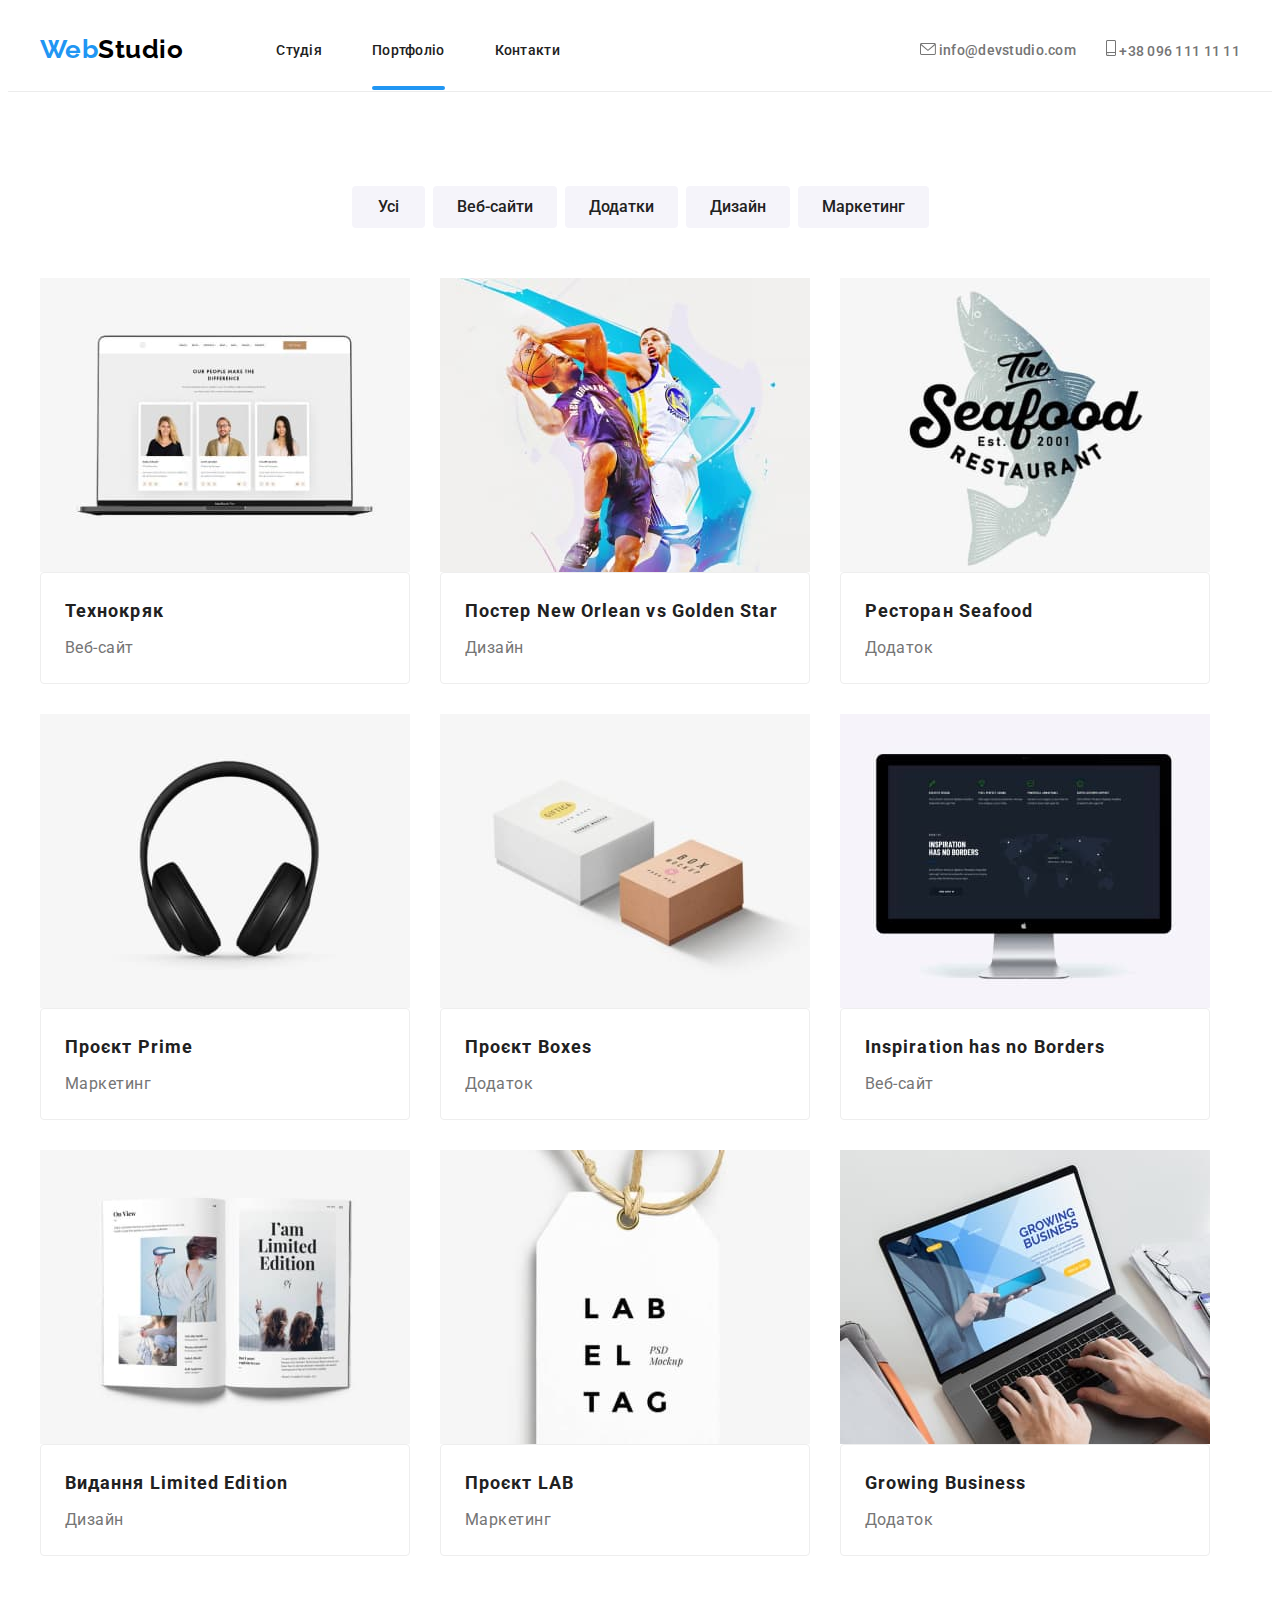
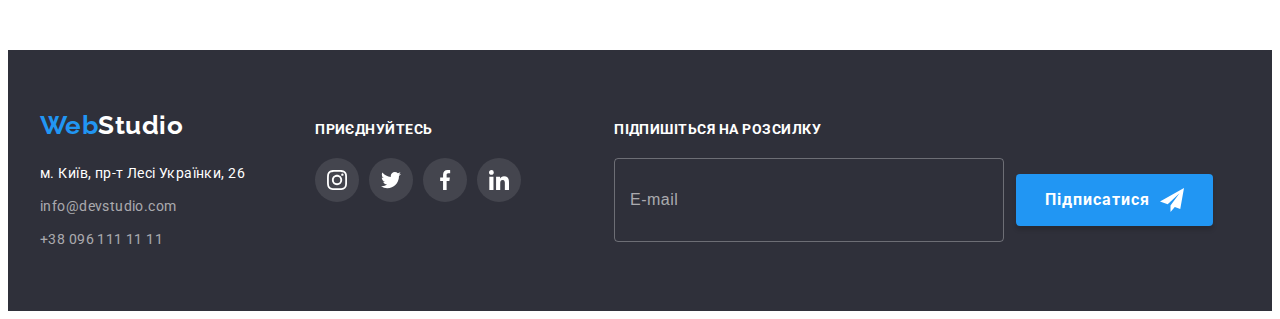
==== portfolio.html @ 69035329 "Initial commit" ====
<!DOCTYPE html>
<html lang="en">
<head>
    <meta charset="UTF-8">
    <meta http-equiv="X-UA-Compatible" content="IE=edge">
    <meta name="viewport" content="width=device-width, initial-scale=1.0">
    <title>Document</title>
    <link rel="preconnect" href="https://fonts.googleapis.com">
<link rel="preconnect" href="https://fonts.gstatic.com" crossorigin>
<link href="https://fonts.googleapis.com/css2?family=Raleway:wght@700&family=Roboto:wght@400;500;700;900&display=swap" rel="stylesheet">
<link rel="stylesheet" href="https://cdnjs.cloudflare.com/ajax/libs/modern-normalize/1.1.0/modern-normalize.min.css" integrity="sha512-wpPYUAdjBVSE4KJnH1VR1HeZfpl1ub8YT/NKx4PuQ5NmX2tKuGu6U/JRp5y+Y8XG2tV+wKQpNHVUX03MfMFn9Q==" crossorigin="anonymous" referrerpolicy="no-referrer" />
<link rel="stylesheet" href="./css/main.min.css"/>  
<link rel="stylesheet" href="./css/styles.css"/>
</head>
<body>
  <!--Navigation menu-->
  <header class="header">
    <div class="header__container container">
      <nav class="nav">
        <a class="nav__logo" href="./index.html" lang="en" ><span style="color:#2196F3;">Web</span>Studio</a>
          <ul class="nav__list">
              <li class="nav__item"><a href="./index.html" class="nav__link ">Студія</a></li>
              <li class="nav__item"><a href="./portfolio.html" class="nav__link nav__link--current link">Портфоліо</a></li>
              <li class="nav__item"><a href="" class="nav__link link">Контакти</a></li>
          </ul>
      </nav>
      <ul class="header__contacts list">
      <li class="header__contacts__item"><a href="mailto:info@devstudio.com" class="header__contacts__link">
        <svg class="header__contacts__icon" width="16"
        height="12">
        <use href="./images/icons.svg#icon-envelope"></use>
        </svg>
        info@devstudio.com</a></li>
      <li class="header__contacts__item">
          <a href="tel:+380961111111" class="header__contacts__link">
            <svg class="header__contacts__icon" width="10"
              height="16">
              <use href="./images/icons.svg#icon-smartphone"></use>
              </svg>
            +38 096 111 11 11</a>
      </li>
      </ul>
    </div>
   
  </header>
        <!--Filters--> 
        <main>
         <section class=" section portfolio">
         <div class="container portfolio">
            <ul class="filter-list">
             <li><button type="button" class="button">Усі</button></li>
             <li><button type="button" class="button">Веб-сайти</button></li>
             <li><button type="button" class="button">Додатки</button></li>
             <li><button type="button" class="button">Дизайн</button></li>
             <li><button type="button" class="button">Маркетинг</button></li>
            </ul> 
          <!--Portfolio gallery-->
           <h1 class="visually-hidden">Навігація</h1>
             <ul class="portfolio-list">
                 <li class="project">
                  <a href="" class="list-project-link">
                 <div class="project-thumb">
                  <img src="./images/img1.jpg"
                  alt="технокряк"
                  width="370"
                  height="294"
                  />
                  <div class="thumb-info">
                    <p class="thumb-text">Ресурс пропонує комплексні пропозиції з різним рівнем функціоналу та сервісів. Все це дозволить відвідувачу отримати вичерпні відомості про компанію чи приватну особу.</p>
                  </div>
                 </div>
                  <div class="project-title">
                   <h2 class="portfolio-gallery">Технокряк</h2>
                   <p class="gallery-description">Веб-сайт</p>
                  </div>
                </a>
                 </li>
                  <li class="project">
                    <a href="" class="list-project-link">
                    <div class="project-thumb">
                      <img src="./images/img2.jpg"
                  alt="постер"
                  width="370"
                  height="294"
                  />
                  <div class="thumb-info">
                    <p class="thumb-text">Ресурс пропонує комплексні пропозиції з різним рівнем функціоналу та сервісів. Все це дозволить відвідувачу отримати вичерпні відомості про компанію чи приватну особу.</p>
                  </div>
                    </div>
                    <div class="project-title">
                     <h2 class="portfolio-gallery">Постер <span lang="en">New Orlean vs Golden Star</span></h2>
                     <p class="gallery-description">Дизайн</p>
                    
                    </div>
                  </a>
                    </li>                
                  <li class="project">
                    <a href="" class="list-project-link">
                    <div class="project-thumb">
                      <img src="./images/img3.jpg"
                  alt="ресторан"
                  width="370"
                  height="294"
                  />
                  <div class="thumb-info">
                    <p class="thumb-text">Ресурс пропонує комплексні пропозиції з різним рівнем функціоналу та сервісів. Все це дозволить відвідувачу отримати вичерпні відомості про компанію чи приватну особу.</p>
                  </div>
                    </div>
                    <div class="project-title">
                     <h2 class="portfolio-gallery">Ресторан <span lang="en">Seafood</span></h2>
                     <p class="gallery-description">Додаток</p>
                    </div>
                  </a>
                    </li> 
                  <li class="project">
                    <a href="" class="list-project-link">
                    <div class="project-thumb">
                      <img src="./images/img4.jpg"
                  alt="навушники"
                  width="370"
                  height="294"
                  />
                  <div class="thumb-info">
                    <p class="thumb-text">Ресурс пропонує комплексні пропозиції з різним рівнем функціоналу та сервісів. Все це дозволить відвідувачу отримати вичерпні відомості про компанію чи приватну особу.</p>
                  </div>
                    </div>
                    <div class="project-title">
                     <h2 class="portfolio-gallery">Проєкт <span lang="en">Prime</span></h2>
                     <p class="gallery-description">Маркетинг</p>
                    </div>
                  </a>
                    </li>
                    <li class="project">
                      <a href="" class="list-project-link">
                      <div class="project-thumb">
                        <img src="./images/img5.jpg"
                    alt="коробки"
                    width="370"
                    height="294"
                    />
                    <div class="thumb-info">
                      <p class="thumb-text">Ресурс пропонує комплексні пропозиції з різним рівнем функціоналу та сервісів. Все це дозволить відвідувачу отримати вичерпні відомості про компанію чи приватну особу.</p>
                    </div>
                      </div>
                      <div class="project-title">
                       <h2 class="portfolio-gallery">Проєкт <span lang="en">Boxes</span></h2>
                       <p class="gallery-description">Додаток</p>
                      </div>
                    </a>
                     </li>
                  
                  <li class="project">
                    <a href="" class="list-project-link">
                    <div class="project-thumb">
                      <img src="./images/img6.jpg"
                  alt="монітор"
                  width="370"
                  height="294"
                  />
                  <div class="thumb-info">
                    <p class="thumb-text">Ресурс пропонує комплексні пропозиції з різним рівнем функціоналу та сервісів. Все це дозволить відвідувачу отримати вичерпні відомості про компанію чи приватну особу.</p>
                  </div>
                    </div>
                   <div class="project-title">
                    <h2 class="portfolio-gallery">Inspiration has no Borders</h2>
                    <p class="gallery-description">Веб-сайт</p>
                    
                   </div>
                  </a>
                    </li>
                 
                    <li class="project">
                      <a href="" class="list-project-link">
                     <div class="project-thumb">
                      <img src="./images/img7.jpg"
                      alt="книга"
                      width="370"
                      height="294"
                      />
                      <div class="thumb-info">
                        <p class="thumb-text">Ресурс пропонує комплексні пропозиції з різним рівнем функціоналу та сервісів. Все це дозволить відвідувачу отримати вичерпні відомості про компанію чи приватну особу.</p>
                      </div>
                     </div> 
                      <div class="project-title">
                        <h2 class="portfolio-gallery">Видання <span lang="en">Limited Edition</span></h2>
                       <p class="gallery-description">Дизайн</p>
                      </div>
                    </a>
                      </li>
                  <li class="project">
                    <a href="" class="list-project-link">
                    <div class="project-thumb">
                      <img src="./images/img8.jpg"
                  alt="лейба"
                  width="370"
                  height="294"
                  />
                  <div class="thumb-info">
                    <p class="thumb-text">Ресурс пропонує комплексні пропозиції з різним рівнем функціоналу та сервісів. Все це дозволить відвідувачу отримати вичерпні відомості про компанію чи приватну особу.</p>
                  </div>
                    </div>
                    <div class="project-title">
                      <h2 class="portfolio-gallery">Проєкт <span lang="en">LAB</span></h2>
                     <p class="gallery-description">Маркетинг</p>
                    
                    </div>
                  </a>
                    </li>
                 
                    <li class="project">
                      <a href="" class="list-project-link">
                      <div class="project-thumb">
                        <img src="./images/img9.jpg"
                    alt="ноутбук"
                    width="370"
                    height="294"
                    />
                    <div class="thumb-info">
                      <p class="thumb-text">Ресурс пропонує комплексні пропозиції з різним рівнем функціоналу та сервісів. Все це дозволить відвідувачу отримати вичерпні відомості про компанію чи приватну особу.</p>
                    </div>
                      </div>
                    <div class="project-title">
                      <h2 class="portfolio-gallery">Growing Business</h2>
                     <p class="gallery-description">Додаток</p>
                    
                    </div>
                  </a>
                      </li>
                  
 
             </ul>
         </div>
         </section>  
        </main>
    <!--Contact Us--> 
  <footer class="footer">
    <div class="container footer">
      <div class="footer-flex">
        <div>
           <a class="logo-footer" href="./index.html" lang="en" ><span style="color:#2196F3">Web</span>Studio</a>
           <address>
              <ul class="footer-list">
               <li class="google-link"><a href="https://goo.gl/maps/GgH7UaPr1gtR8xod6"
              target="_blank"
              rel="noopener noreferrer nofollow" class="link"
              >м. Київ, пр-т Лесі Українки, 26</a>
               </li>
  
                 <li class="footer-contact"><a href="mailto:info@devstudio.com" class="link">info@devstudio.com</a>
                 </li>
                   <li class="footer-contact"><a href="tel:+380961111111" class="link">+38 096 111 11 11</a>
                   </li>
             </ul>        
           </address>
        </div>
        <div class="offer">
          <h4 class="footer-offer">приєднуйтесь</h4>
          <ul class=" footer-soclink list">
            <li class="footer-items">
              <a class="footer-link link" href="https://instagram.com"
              target="_blank"
              rel="noopener norefferrer"
              aria-label="Instagram icon">
              <svg class="footer-icon" width="20"
              height="20">
              <use href="./images/icons.svg#icon-instagram"></use>
              </svg>
            </a>
            </li>
            <li class="footer-items">
              <a class="footer-link link" href="https://twitter.com"
              target="_blank"
              rel="noopener norefferrer"
              aria-label="Twitter icon">
              <svg class="footer-icon" width="20"
              height="20">
              <use href="./images/icons.svg#icon-twitter"></use>
              </svg>
            </a>
            </li>
            <li class="footer-items">
              <a class="footer-link link" href="https://facebook.com"
              target="_blank"
              rel="noopener norefferrer"
              aria-label="Facebook icon">
              <svg class="footer-icon" width="20"
              height="20">
              <use href="./images/icons.svg#icon-facebook"></use>
              </svg>
            </a>
            </li>
            <li class="footer-items">
              <a class="footer-link link" href="https://linkedin.com"
              target="_blank"
              rel="noopener norefferrer"
              aria-label="Linkedin icon">
              <svg class="footer-icon" width="20"
              height="20">
              <use href="./images/icons.svg#icon-linkedin"></use>
              </svg>
            </a>
            </li> 

          </ul>

        </div>
        <!--Footer subscription container--> 
      <div class="footer-subscribtion-container">
        <h4 class="subscription-title">Підпишіться на розсилку</h4>
         <form class="form-subscribtion">
           <div class="email-input">
            <label class="footer-email-field"></label>
            <input type="text" class="footer-email-input" name="email" id="footer-mail" placeholder="E-mail" autocomplete="email"/>
             <button type="button" class="button-send-submit">Підписатися<svg class="icon-send" width="24"
             height="24">
            <use href="./images/icons.svg#icon-send"></use>
            </svg></button>
           </div>
         </form>
         <script>
          (() => {
            document
              .querySelector('.form-subscribtion')
              .addEventListener('submit', e => {
                e.preventDefault();
    
                new FormData(e.currentTarget).forEach((value, name) =>
                  console.log(`${name}: ${value}`),
                );
    
                e.currentTarget.reset();
              });
          })();
        </script>
    </div>
      </div>
    </div> 
  </footer>
</body>
</html>
---- css/main.min.css ----
body{color:var(--secondary-text-color);font-family:"Roboto",sans-serif;letter-spacing:.03em}.visually-hidden{position:absolute;white-space:nowrap;width:1px;height:1px;overflow:hidden;border:0;padding:0;clip:rect(0 0 0 0);-webkit-clip-path:inset(50%);clip-path:inset(50%);margin:-1px}:root{--primary-text-color: #212121;--secondary-text-color:#757575;--contacts-text-color: #FFFFFF;--secondary-contacts-color: rgba(255, 255, 255, 0.6);--primary-background-color: #F5F5F5;--accent-color: #2196F3;--secondary-background-color:#2F303A;--secondary-accent-color: #000000;--accent-color-bkground: #F5F4FA;--anim-fast: 300ms ease-in-out;--anim-slow: 800ms ease}h1,h2,h3,h4,h5,h6,p{margin:0}.link a{text-decoration:none;color:currentColor}.list,ul{margin:0;padding:0;list-style:none}img{display:block}.button{display:inline-block}.work,.features,.section.portfolio,.team,.clients{padding-bottom:94px}.section.portfolio,.features,.team,.clients{padding-top:94px}.header{border-bottom:1px solid #ececec}.nav,.header__contacts{display:-webkit-box;display:-ms-flexbox;display:flex;-webkit-box-align:center;-ms-flex-align:center;align-items:center;list-style:none}.container{margin-left:auto;margin-right:auto;max-width:1200px;padding-left:15px;padding-right:15px}.header__container,.footer>.container{padding-top:0;padding-bottom:0;display:-webkit-box;display:-ms-flexbox;display:flex;-webkit-box-align:center;-ms-flex-align:center;align-items:center}.nav__logo{color:var(--secondary-accent-color);font-family:"Raleway",sans-serif;font-weight:700;font-size:26px;line-height:1.1923076923;text-decoration:none;border-radius:4px}.nav__list{list-style:none;display:-webkit-box;display:-ms-flexbox;display:flex;margin-left:93px}.nav__item:not(:last-child){margin-right:50px}.nav__link{color:var(--primary-text-color);font-weight:500;font-size:14px;line-height:1.1428571429;letter-spacing:.02em;text-decoration:none;padding-top:30px;padding-bottom:30px;position:relative;-webkit-transition:color 250ms cubic-bezier(0.4, 0, 0.2, 1);transition:color 250ms cubic-bezier(0.4, 0, 0.2, 1)}.nav__link:hover,.nav__link:focus{color:var(--accent-color)}.nav__link--current.link::after{content:"";position:absolute;left:0;bottom:-2px;width:100%;height:4px;background-color:var(--accent-color);border-radius:2px;display:block}.header__contacts{list-style:none;padding:0;-webkit-transition:color 250ms cubic-bezier(0.4, 0, 0.2, 1);transition:color 250ms cubic-bezier(0.4, 0, 0.2, 1);margin-left:auto}.header__contacts__item:not(:last-child){margin-right:30px}.header__contacts__link{color:var(--secondary-text-color);font-weight:500;font-size:14px;line-height:1.1428571429;letter-spacing:.02em;text-decoration:none;display:block;padding-top:32px;padding-bottom:32px;gap:10px}.header__contacts__link:hover,.header__contacts__link:focus{color:var(--accent-color)}.header__contacts__icon{fill:currentColor}.hero{background-color:var(--secondary-background-color);text-align:center;padding-bottom:200px;padding-top:200px;max-width:1600px;margin:0 auto;background-image:-webkit-gradient(linear, left bottom, left top, from(rgba(0, 0, 0, 0.2)), color-stop(rgba(0, 0, 0, 0.2)), to(rgba(47, 48, 58, 0.4))),url(../images/header.img.jpg);background-image:linear-gradient(0deg, rgba(0, 0, 0, 0.2), rgba(0, 0, 0, 0.2), rgba(47, 48, 58, 0.4)),url(../images/header.img.jpg);background-repeat:no-repeat;background-position:center;background-size:cover}.hero__title{color:var(--contacts-text-color);font-weight:900;font-size:44px;line-height:1.3636363636;letter-spacing:.06em;text-transform:uppercase;margin-bottom:30px}.hero__button{background-color:var(--accent-color);color:var(--contacts-text-color);font-family:inherit;font-weight:700;font-size:16px;line-height:1.875;cursor:pointer;letter-spacing:.06em;border-radius:4px;padding:10px 32px;-webkit-box-shadow:0px 4px 4px rgba(0,0,0,.15);box-shadow:0px 4px 4px rgba(0,0,0,.15);-webkit-transition:background-color 250ms cubic-bezier(0.4, 0, 0.2, 1);transition:background-color 250ms cubic-bezier(0.4, 0, 0.2, 1)}.hero__button:hover,.hero__button:focus{color:var(--contacts-text-color);background-color:#188ce8}.hero__button:active{color:#188ce8}.backdrop{position:fixed;top:0;left:0;z-index:100;width:100%;height:100%;background-color:rgba(0,0,0,.2);-webkit-backdrop-filter:blur(1px);backdrop-filter:blur(1px);-webkit-transition:opacity 150ms linear,visibility 150ms linear;transition:opacity 150ms linear,visibility 150ms linear}.backdrop.is-hidden{opacity:0;visibility:hidden;pointer-events:none}.modal{position:absolute;top:50%;left:50%;-webkit-transform:translateX(-50%) translateY(-50%);transform:translateX(-50%) translateY(-50%);border-radius:4px;-webkit-box-shadow:0px 1px 3px rgba(0,0,0,.12),0px 1px 1px rgba(0,0,0,.14),0px 2px 1px rgba(0,0,0,.2);box-shadow:0px 1px 3px rgba(0,0,0,.12),0px 1px 1px rgba(0,0,0,.14),0px 2px 1px rgba(0,0,0,.2);min-height:581px;min-width:528px;background-color:var(--contacts-text-color);padding:40px;-webkit-animation-name:swirl-in-fwd .8s ease-out both;animation-name:swirl-in-fwd .8s ease-out both}@-webkit-keyframes swirl-in-fwd{0%{-webkit-transform:translate(-50%, -50%) rotate(-540deg) scale(0);transform:translate(-50%, -50%) rotate(-540deg) scale(0);opacity:0}100%{-webkit-transform:translate(-50%, -50%) rotate(0) scale(1);transform:translate(-50%, -50%) rotate(0) scale(1);opacity:1}}@keyframes swirl-in-fwd{0%{-webkit-transform:translate(-50%, -50%) rotate(-540deg) scale(0);transform:translate(-50%, -50%) rotate(-540deg) scale(0);opacity:0}100%{-webkit-transform:translate(-50%, -50%) rotate(0) scale(1);transform:translate(-50%, -50%) rotate(0) scale(1);opacity:1}}.close{position:absolute;top:8px;right:8px;display:-webkit-inline-box;display:-ms-inline-flexbox;display:inline-flex;-webkit-box-align:center;-ms-flex-align:center;align-items:center;-webkit-box-pack:center;-ms-flex-pack:center;justify-content:center;padding:0;border:1px solid rgba(0,0,0,.1);border-radius:50%;width:30px;height:30px;background-color:rgba(0,0,0,0);cursor:pointer}.close:focus,.close:hover{fill:var(--accent-color)}.close>.icon{display:block}.modal-label{display:block;text-align:center;margin-bottom:12px;font-weight:700;font-size:20px;line-height:1.15;color:var(--primary-text-color)}.modal-form-label{display:-webkit-box;display:-ms-flexbox;display:flex;-webkit-box-pack:left;-ms-flex-pack:left;justify-content:left;font-size:12px;font-weight:400;margin-bottom:5px}.modal-form-wrapper{position:relative;margin-bottom:10px}.modal-form-field{width:100%;height:40px;padding-left:40px;padding-right:40px;border:1px solid rgba(33,33,33,.2);border-radius:6px;outline:1px solid rgba(0,0,0,0);outline-offset:-1px;-webkit-transition:outline-color 250ms cubic-bezier(0.4, 0, 0.2, 1);transition:outline-color 250ms cubic-bezier(0.4, 0, 0.2, 1)}.modal-form-message{display:block;width:100%;height:140px;resize:none;padding:12px 16px;font-size:14px;border-radius:6px;border:1px solid rgba(33,33,33,.2);outline:1px solid rgba(0,0,0,0);outline-offset:-1px;-webkit-transition:outline-color 250ms cubic-bezier(0.4, 0, 0.2, 1);transition:outline-color 250ms cubic-bezier(0.4, 0, 0.2, 1)}.modal-form-message:focus{outline-color:var(--accent-color)}.modal-form-field:focus+.field-icon{fill:var(--accent-color);-webkit-transition:fill 250ms cubic-bezier(0.4, 0, 0.2, 1);transition:fill 250ms cubic-bezier(0.4, 0, 0.2, 1)}.modal-form-field:focus{outline-color:var(--accent-color);-webkit-transition:outline-color 250ms cubic-bezier(0.4, 0, 0.2, 1);transition:outline-color 250ms cubic-bezier(0.4, 0, 0.2, 1)}.field-icon{position:absolute;top:50%;left:12px;-webkit-transform:translateY(-50%);transform:translateY(-50%)}.modal-form-wrapper textarea::-webkit-input-placeholder{color:rgba(117,117,117,.5);font-size:12px;line-height:14.06px}.modal-form-wrapper textarea::-moz-placeholder{color:rgba(117,117,117,.5);font-size:12px;line-height:14.06px}.modal-form-wrapper textarea:-ms-input-placeholder{color:rgba(117,117,117,.5);font-size:12px;line-height:14.06px}.modal-form-wrapper textarea::-ms-input-placeholder{color:rgba(117,117,117,.5);font-size:12px;line-height:14.06px}.modal-form-wrapper textarea::placeholder{color:rgba(117,117,117,.5);font-size:12px;line-height:14.06px}.modal-form-checkbox{-webkit-appearance:none;-moz-appearance:none;appearance:none;width:18px;height:18px;outline:2px solid rgba(0,0,0,0);outline-offset:-2px;border:2px solid #9da4bd;border-radius:2px;background-position:center;background-repeat:no-repeat;background-size:0}.modal-form-checkbox:checked{outline-color:var(--accent-color);background-color:var(--accent-color);background-size:16px 15px;background-image:url("data:image/svg+xml,%3Csvg width='13' height='10' viewBox='0 0 13 10' fill='none' xmlns='http://www.w3.org/2000/svg'%3E%3Cpath d='M1.95703 4.75166L1.88825 4.68604L1.81923 4.75141L0.93123 5.59258L0.854858 5.66492L0.930974 5.73753L4.42671 9.07236L4.49574 9.1382L4.56476 9.07236L12.069 1.91352L12.1449 1.84116L12.069 1.76881L11.1873 0.927644L11.1183 0.861826L11.0493 0.927611L4.49577 7.17353L1.95703 4.75166Z' fill='white' stroke='white' stroke-width='0.2'/%3E%3C/svg%3E");-webkit-transition:background-color 250ms cubic-bezier(0.4, 0, 0.2, 1);transition:background-color 250ms cubic-bezier(0.4, 0, 0.2, 1)}.agreement-link{color:var(--accent-color)}.modal-form-agreement{margin-top:20px;margin-bottom:30px;display:-webkit-box;display:-ms-flexbox;display:flex;-webkit-box-pack:center;-ms-flex-pack:center;justify-content:center;-webkit-box-align:center;-ms-flex-align:center;align-items:center;gap:7px}.agreement-field{position:relative;font-size:14px;line-height:24px}.submit-button{background-color:var(--accent-color);color:#fff;font-family:inherit;font-weight:700;font-size:16px;line-height:1.875;cursor:pointer;letter-spacing:.06em;border-radius:4px;padding:10px 52px;border:1px solid rgba(0,0,0,0);-webkit-box-shadow:0px 4px 4px rgba(0,0,0,.15);box-shadow:0px 4px 4px rgba(0,0,0,.15);-webkit-transition:background-color 250ms cubic-bezier(0.4, 0, 0.2, 1);transition:background-color 250ms cubic-bezier(0.4, 0, 0.2, 1);display:inline-block}.submit-button:hover,.submit-button:focus{background-color:#188ce8}.features__list{list-style:none;display:-webkit-box;display:-ms-flexbox;display:flex;margin:0;padding:0}.features__title{color:var(--primary-text-color);font-size:14px;line-height:1.1428571429;margin-bottom:10px}.features__description{color:var(--secondary-text-color);font-size:14px;line-height:1.7142857143}.features__item:not(:last-child){margin-right:30px}.features__card{display:block;content:"";width:270px;height:120px;margin-bottom:30px;background-size:contain;background-color:#f5f4fa;border-radius:4px;display:-webkit-box;display:-ms-flexbox;display:flex;-webkit-box-pack:center;-ms-flex-pack:center;justify-content:center;-webkit-box-align:center;-ms-flex-align:center;align-items:center}.work__list{list-style:none;display:-webkit-box;display:-ms-flexbox;display:flex;-webkit-box-pack:space-evenly;-ms-flex-pack:space-evenly;justify-content:space-evenly;padding:0;margin:0}.work__title{color:var(--primary-text-color);font-size:36px;line-height:1.1666666667;text-align:center;margin-bottom:50px}.work__item{padding-bottom:0}.work__item:not(:last-child){margin-right:30px}.work__thumb{position:relative}.work__thumb::before{display:inline-block;position:absolute;content:"";width:370px;height:70px;background-color:rgba(47,48,58,.8);bottom:0;right:0}.work__text{position:absolute;bottom:0;left:0;right:0;margin:0;padding-top:27px;padding-bottom:27px;font-weight:700;font-size:14px;line-height:1.1428571429;text-align:center;letter-spacing:.03em;text-transform:uppercase;color:var(--contacts-text-color)}.team{background-color:var(--accent-color-bkground)}.team__title{color:var(--primary-text-color);font-size:36px;line-height:1.1666666667;text-align:center;margin-bottom:50px}.team__list{list-style:none;display:-webkit-box;display:-ms-flexbox;display:flex;text-align:center;padding-left:0;margin:0}.team__img{-webkit-box-shadow:0 4px 4px rgba(0,0,0,.25);box-shadow:0 4px 4px rgba(0,0,0,.25);border-radius:4px;border:none;background-color:var(--contacts-text-color)}.team__img:not(:last-child){margin-right:30px}.team__box{padding-top:30px;padding-bottom:30px}.team__name{color:var(--primary-text-color);font-weight:500;font-size:16px;line-height:1.1875;margin-bottom:10px}.team__position{color:var(--secondary-text-color);font-size:16px;line-height:1.1875;text-align:center;margin-top:10px}.team__socials__list{display:-webkit-box;display:-ms-flexbox;display:flex;-webkit-box-pack:center;-ms-flex-pack:center;justify-content:center;-webkit-box-align:center;-ms-flex-align:center;align-items:center;gap:10px;margin-top:16px}.team__socials__link{display:-webkit-box;display:-ms-flexbox;display:flex;-webkit-box-pack:center;-ms-flex-pack:center;justify-content:center;-webkit-box-align:center;-ms-flex-align:center;align-items:center;width:44px;height:44px;border-radius:50%;background-color:var(--contacts-text-color);color:#afb1b8;-webkit-transition:background-color 250ms cubic-bezier(0.4, 0, 0.2, 1),color 250ms cubic-bezier(0.4, 0, 0.2, 1);transition:background-color 250ms cubic-bezier(0.4, 0, 0.2, 1),color 250ms cubic-bezier(0.4, 0, 0.2, 1)}.team__socials__link:hover,.team__socials__link:focus{background-color:var(--accent-color);color:var(--contacts-text-color)}.team__socials__icon{fill:currentColor}.clients__title{color:var(--primary-text-color);font-size:36px;line-height:1.1666666667;text-align:center;margin-bottom:50px}.clients__list{display:-webkit-box;display:-ms-flexbox;display:flex;-webkit-box-pack:center;-ms-flex-pack:center;justify-content:center}.clients__item:not(:last-child){margin-right:30px}.clients__link{display:-webkit-box;display:-ms-flexbox;display:flex;-webkit-box-align:center;-ms-flex-align:center;align-items:center;-webkit-box-pack:center;-ms-flex-pack:center;justify-content:center;width:170px;height:92px;fill:#afb1b8;border:1px solid #afb1b8;border-radius:4px;-webkit-transition:border-color 250ms cubic-bezier(0.4, 0, 0.2, 1),fill 250ms cubic-bezier(0.4, 0, 0.2, 1);transition:border-color 250ms cubic-bezier(0.4, 0, 0.2, 1),fill 250ms cubic-bezier(0.4, 0, 0.2, 1)}.clients__link:hover,.clients__link:focus{fill:var(--accent-color);border-color:var(--accent-color)}.clients__title{color:var(--primary-text-color);font-size:36px;line-height:1.1666666667;text-align:center;margin-bottom:50px}.clients__list{display:-webkit-box;display:-ms-flexbox;display:flex;-webkit-box-pack:center;-ms-flex-pack:center;justify-content:center}.clients__item:not(:last-child){margin-right:30px}.clients__link{display:-webkit-box;display:-ms-flexbox;display:flex;-webkit-box-align:center;-ms-flex-align:center;align-items:center;-webkit-box-pack:center;-ms-flex-pack:center;justify-content:center;width:170px;height:92px;fill:#afb1b8;border:1px solid #afb1b8;border-radius:4px;-webkit-transition:border-color 250ms cubic-bezier(0.4, 0, 0.2, 1),fill 250ms cubic-bezier(0.4, 0, 0.2, 1);transition:border-color 250ms cubic-bezier(0.4, 0, 0.2, 1),fill 250ms cubic-bezier(0.4, 0, 0.2, 1)}.clients__link:hover,.clients__link:focus{fill:var(--accent-color);border-color:var(--accent-color)}.footer{background-color:var(--secondary-background-color);padding-top:60px;padding-bottom:60px}.footer-flex-element:not(:last-child){margin-right:94px}.google-link .link{color:var(--contacts-text-color);font-size:14px;line-height:1.7142857143;text-decoration:none}.footer-list{list-style:none;font-style:normal;font-size:14px;line-height:1.7142857143;letter-spacing:.03em;padding-left:0}.footer-list :not(:last-child){display:block;margin-top:0;margin-bottom:9px}.footer-list .footer-contact .link{color:var(--secondary-contacts-color);text-decoration:none}.logo-footer{color:var(--contacts-text-color);font-family:"Raleway",sans-serif;font-weight:700;font-size:26px;line-height:1.1923076923;text-decoration:none;padding-bottom:20px;display:block}.footer-flex{display:-webkit-box;display:-ms-flexbox;display:flex;-webkit-box-align:baseline;-ms-flex-align:baseline;align-items:baseline}.footer-offer{margin-bottom:20px;font-weight:700;font-size:14px;line-height:1.14;text-transform:uppercase;color:var(--contacts-text-color)}.offer{margin-left:70px}.footer-soclink{display:-webkit-box;display:-ms-flexbox;display:flex}.footer-soclink .footer-items:not(:last-child){margin-right:10px}.footer-link{display:-webkit-box;display:-ms-flexbox;display:flex;-webkit-box-pack:center;-ms-flex-pack:center;justify-content:center;-webkit-box-align:center;-ms-flex-align:center;align-items:center;width:44px;height:44px;border-radius:50%;background-color:rgba(255,255,255,.1);fill:var(--contacts-text-color);-webkit-transition:background-color 250ms cubic-bezier(0.4, 0, 0.2, 1);transition:background-color 250ms cubic-bezier(0.4, 0, 0.2, 1)}.footer-link:hover,.footer-link:focus{background-color:var(--accent-color)}.footer-subscribtion-container{margin-left:93px}.subscription-title{margin-bottom:20px;font-weight:700;font-size:14px;line-height:1.14;text-transform:uppercase;color:var(--contacts-text-color)}.footer-email-input{width:358px;height:50px;padding:16px 15px;font-style:normal;font-size:16px;line-height:1.25;letter-spacing:.03em;display:-webkit-box;display:-ms-flexbox;display:flex;-webkit-box-align:center;-ms-flex-align:center;align-items:center;color:var(--contacts-text-color);border:1px solid rgba(255,255,255,.3);border-radius:4px;background-color:rgba(0,0,0,0)}.footer-email-input::-webkit-input-placeholder{color:rgba(255,255,255,.6)}.footer-email-input::-moz-placeholder{color:rgba(255,255,255,.6)}.footer-email-input:-ms-input-placeholder{color:rgba(255,255,255,.6)}.footer-email-input::-ms-input-placeholder{color:rgba(255,255,255,.6)}.footer-email-input::placeholder{color:rgba(255,255,255,.6)}.button-send-submit{display:-webkit-box;display:-ms-flexbox;display:flex;-webkit-box-align:center;-ms-flex-align:center;align-items:center;margin-left:12px;background-color:var(--accent-color);color:var(--contacts-text-color);font-family:inherit;font-weight:700;font-size:16px;line-height:1.875;cursor:pointer;letter-spacing:.06em;border-radius:4px;border:1px solid rgba(0,0,0,0);padding:10px 28px;-webkit-box-shadow:0px 4px 4px rgba(0,0,0,.15);box-shadow:0px 4px 4px rgba(0,0,0,.15);-webkit-transition:background-color 250ms cubic-bezier(0.4, 0, 0.2, 1);transition:background-color 250ms cubic-bezier(0.4, 0, 0.2, 1)}.button-send-submit:hover,.button-send-submit:focus{color:var(--contacts-text-color);background-color:#188ce8}.button-send-submit:active{color:#188ce8}.icon-send{margin-left:10px;fill:var(--contacts-text-color)}.email-input{display:-webkit-box;display:-ms-flexbox;display:flex;-webkit-box-align:baseline;-ms-flex-align:baseline;align-items:baseline}.filter-list{list-style:none;display:-webkit-box;display:-ms-flexbox;display:flex;margin-bottom:50px;margin-top:0;padding-left:0;-webkit-box-pack:center;-ms-flex-pack:center;justify-content:center}.filter-list :not(:last-child){margin-right:8px}.filter-list .button:hover,.filter-list .button:focus{background-color:var(--accent-color);color:var(--contacts-text-color);-webkit-box-shadow:0px 3px 1px rgba(0,0,0,.1),0px 1px 2px rgba(0,0,0,.08),0px 2px 2px rgba(0,0,0,.12);box-shadow:0px 3px 1px rgba(0,0,0,.1),0px 1px 2px rgba(0,0,0,.08),0px 2px 2px rgba(0,0,0,.12);border-radius:4px}.filter-list .button{font-family:inherit;font-weight:500;font-size:16px;line-height:1.625;cursor:pointer;background-color:#f5f4fa;color:var(--primary-text-color);border-radius:4px;border:1px solid rgba(0,0,0,0);text-align:center;display:inline-block;min-width:73px;padding:7px 23px;-webkit-transition:background-color 250ms cubic-bezier(0.4, 0, 0.2, 1),color 250ms cubic-bezier(0.4, 0, 0.2, 1),-webkit-box-shadow 250ms cubic-bezier(0.4, 0, 0.2, 1);transition:background-color 250ms cubic-bezier(0.4, 0, 0.2, 1),color 250ms cubic-bezier(0.4, 0, 0.2, 1),-webkit-box-shadow 250ms cubic-bezier(0.4, 0, 0.2, 1);transition:background-color 250ms cubic-bezier(0.4, 0, 0.2, 1),color 250ms cubic-bezier(0.4, 0, 0.2, 1),box-shadow 250ms cubic-bezier(0.4, 0, 0.2, 1);transition:background-color 250ms cubic-bezier(0.4, 0, 0.2, 1),color 250ms cubic-bezier(0.4, 0, 0.2, 1),box-shadow 250ms cubic-bezier(0.4, 0, 0.2, 1),-webkit-box-shadow 250ms cubic-bezier(0.4, 0, 0.2, 1)}.portfolio-list{display:-webkit-box;display:-ms-flexbox;display:flex;-ms-flex-wrap:wrap;flex-wrap:wrap;list-style:none;margin:0;padding-left:0;gap:30px}.list-project-link{text-decoration:none}.gallery-description{color:var(--secondary-text-color);font-size:16px;line-height:1.875;letter-spacing:.03em;margin-top:4px}.portfolio-gallery{color:var(--primary-text-color);font-size:18px;line-height:2;letter-spacing:.06em}.project-title{max-width:370px;border-radius:4px;border:1px solid #eee;padding:20px 24px}.project{max-width:370px;-webkit-transition:-webkit-box-shadow 250ms cubic-bezier(0.4, 0, 0.2, 1);transition:-webkit-box-shadow 250ms cubic-bezier(0.4, 0, 0.2, 1);transition:box-shadow 250ms cubic-bezier(0.4, 0, 0.2, 1);transition:box-shadow 250ms cubic-bezier(0.4, 0, 0.2, 1), -webkit-box-shadow 250ms cubic-bezier(0.4, 0, 0.2, 1)}.project:hover,.project:focus{-webkit-box-shadow:0px 4px 4px rgba(0,0,0,.25);box-shadow:0px 4px 4px rgba(0,0,0,.25)}.project .item:nth-last-child(-n+3){margin-bottom:30px}.project .item:nth-child(3n){margin-right:30px}.project-thumb{position:relative;overflow:hidden}.thumb-info{position:absolute;top:0;left:0;width:100%;height:100%;padding:63px 24px;background-color:rgba(33,150,243,.9);-webkit-transform:translateY(100%);transform:translateY(100%);-webkit-transition:-webkit-transform 250ms cubic-bezier(0.4, 0, 0.2, 1);transition:-webkit-transform 250ms cubic-bezier(0.4, 0, 0.2, 1);transition:transform 250ms cubic-bezier(0.4, 0, 0.2, 1);transition:transform 250ms cubic-bezier(0.4, 0, 0.2, 1), -webkit-transform 250ms cubic-bezier(0.4, 0, 0.2, 1)}.project-thumb:hover .thumb-info,.project-thumb:focus .thumb-info{-webkit-transform:translateY(0);transform:translateY(0)}.thumb-text{font-size:18px;line-height:1.5555555556;letter-spacing:.03em;color:var(--contacts-text-color)}/*# sourceMappingURL=main.min.css.map */
---- css/styles.css ----
/*background #F5F5F5*/
/*main color #212121*/
/*text color #757575*/
/*accent color #2196F3*/
/*hero background color #2F303A;*/
/*:root {
  --primary-text-color: #212121;
  --secondary-text-color:#757575;
  --contacts-text-color: #FFFFFF;
  --secondary-contacts-color: rgba(255, 255, 255, 0.6);
  --primary-background-color : #F5F5F5;
  --accent-color: #2196F3;
  --secondary-background-color:#2F303A;
  --secondary-accent-color: #000000;

  --anim-fast: 300ms ease-in-out;
  --anim-slow: 800ms ease;
}*/
/*Reset Start
h1,h2, h3, h4, h5, h6, p{
  margin: 0;
}
.link a {
  text-decoration: none;
  color: currentColor;
}
.list, ul{
  margin: 0;
  padding: 0;
  list-style: none;

}
img{
  display: block;
}
.button{
  display: inline-block;
}
.work , .features, .section.portfolio, .team,.clients {
  padding-bottom: 94px;
  
}
.section.portfolio, .features, .team, .clients {
padding-top: 94px;
}
.header {
  border-bottom: 1px solid #ECECEC;
}
body{
 
  color: var(--secondary-text-color);
  font-family: 'Roboto', sans-serif ;
  letter-spacing: 0.03em;
}
.nav,
  .header__contacts{
   display: flex;
   align-items: center;
   list-style: none;
  }

reset end*/

/*Visually Hidden
.visually-hidden {
  position: absolute;
   white-space: nowrap;
   width: 1px;
   height: 1px;
   overflow: hidden;
   border: 0;
   padding: 0;
   clip: rect(0 0 0 0);
   clip-path: inset(50%);
   margin: -1px;
 }*/

/*container
.container {
  margin-left: auto;
  margin-right: auto;
  max-width: 1200px;
  padding-left: 15px;
  padding-right: 15px;
 
  
}
.header__container,
.footer > .container {
 padding-top: 0;
 padding-bottom: 0;
 display: flex;
 align-items: center;
}
*/



/*logo
.nav__logo{
  color: var(--secondary-accent-color);
  font-family: 'Raleway', sans-serif ;
  font-weight: 700;
  font-size: 26px;
  line-height: calc(31/26);
  text-decoration: none;
  border-radius: 4px;
  
}

*/


/*site-nav
.nav__list{
  list-style: none;
}
.nav,
.header__contacts{
 display: flex;
 align-items: center;
 list-style: none;
}

.header__contacts{
  margin-left: auto;
}
 .nav__item:not(:last-child) {
  margin-right: 50px;
}
.header__contacts__item:not(:last-child) {
  margin-right: 30px;
}
.nav__list{
  display: flex;
  margin-left: 93px;
  
  }

 .nav__link {
  color: var(--primary-text-color);
  font-weight: 500;
  font-size: 14px;
  line-height: calc(16/14);
  letter-spacing: 0.02em;
  text-decoration: none;

  padding-top: 30px;
  padding-bottom: 30px;
  position: relative;

  transition: color 250ms cubic-bezier(0.4, 0, 0.2, 1);
}
 .nav__link:hover,
 .nav__link:focus
{
  color: var(--accent-color);
  
}
 
.nav__link--current.link::after {
  content: '';
  position: absolute; 
  left: 0;
  bottom: -2px;
  width: 100%;
  height: 4px;
  background-color: var(--accent-color);
  border-radius: 2px;
  display: block;
}

*/


/*contacts
.header__contacts{
  list-style: none;
  padding:0; 
  transition: color 250ms cubic-bezier(0.4, 0, 0.2, 1);
  margin-left: auto;
  }
  .header__contacts__item:not(:last-child) {
    margin-right: 30px;
  }

.header__contacts__link{
  color: var(--secondary-text-color);
  font-weight: 500;
  font-size: 14px;
  line-height: calc(16/14);
  letter-spacing: 0.02em;
  text-decoration: none;
  display: block;
  padding-top: 32px;
  padding-bottom: 32px;
  gap:10px ;
}

.header__contacts__link:hover,
.header__contacts__link:focus 
{
  color: var(--accent-color) ;
  
}
.header__contacts__icon{
  fill: currentColor;
}

*/


/*hero
.hero{
  background-color: var(--secondary-background-color);
  text-align: center;
  padding-bottom: 200px;
  padding-top: 200px;
  max-width: 1600px;
  margin: 0 auto;
  background-image: linear-gradient(0deg, rgba(0, 0, 0, 0.2), rgba(0, 0, 0, 0.2), rgba(47, 48, 58, 0.4)),
  url(../images/header.img.jpg);
  background-repeat: no-repeat;
  background-position: center;
  background-size: cover;
   
 }


.hero__title {
  color: var(--contacts-text-color);
  font-weight: 900;
  font-size: 44px;
  line-height: calc(60/44);
  letter-spacing: 0.06em;
  text-transform: uppercase;
  margin-bottom: 30px; 

}
.hero__button{
  background-color: var(--accent-color);
  color: var(--contacts-text-color);
  font-family: inherit;
  font-weight: 700;
  font-size: 16px;
  line-height: calc(30/16);
  cursor: pointer;
  letter-spacing: 0.06em;
  border-radius: 4px;
  padding: 10px 32px; 
  box-shadow: 0px 4px 4px rgba(0,0,0,0.15);
  transition: background-color 250ms cubic-bezier(0.4, 0, 0.2, 1);
}
.hero__button:hover, 
.hero__button:focus {
  color:var(--contacts-text-color) ;
  background-color: #188CE8;
  
}
.hero__button:active{
  color: #188CE8;
  
}
*/


/*Modal
.backdrop{
  position: fixed;
  top: 0;
  left: 0;
  z-index: 100;
  width: 100%;
  height: 100%;
  background-color: rgba(0, 0, 0, 0.2);
  backdrop-filter: blur(1px);
  transition: opacity 150ms linear, visibility 150ms linear;
  }
  .backdrop.is-hidden {
    opacity: 0;
    visibility: hidden;
    pointer-events: none;
  }
 .modal{ 
  position: absolute;
  top: 50%;
  left: 50%;
  transform: translateX(-50%) translateY(-50%);
  border-radius: 4px;
  box-shadow: 0px 1px 3px rgba(0, 0, 0, 0.12), 0px 1px 1px rgba(0, 0, 0, 0.14), 0px 2px 1px rgba(0, 0, 0, 0.2);
  min-height: 581px;
  min-width: 528px;
  background-color: var(--contacts-text-color);
  padding: 40px;
  animation-name:  0.8s ease-out both;

}
.modal.modal-animation {
  animation-name: swirl-in-fwd;
}



@keyframes swirl-in-fwd {
  0% {
    transform: translate(-50%, -50%) rotate(-540deg) scale(0);
    opacity: 0;
  }
  100% {
    transform: translate(-50%, -50%) rotate(0) scale(1);
    opacity: 1;
  }
}
  

  .backdrop.is-hidden{
    opacity: 0;
    pointer-events: none;
    visibility: hidden;  
  }
 
  .close {
    position: absolute;
    top: 8px;
    right: 8px;
    display: inline-flex;
    align-items: center;
    justify-content: center;
    padding: 0;
    border: 1px solid rgba(0, 0, 0, 0.1);
    border-radius: 50%;
    width: 30px;
    height: 30px;
    background-color: transparent;
    cursor: pointer;
  }
  
  .close:focus,
  .close:hover {
    fill: var(--accent-color);
  }
  .close > .icon {
    display: block;
  }
*/

  
  /*Modal Window
   .modal-form-group {
    margin-bottom: 20px;
  }
  .modal-label{
    display: block;
    text-align: center;
    margin-bottom: 12px;
    font-weight: 700;
    font-size: 20px;
    line-height: 1.15;
    color: var(--primary-text-color);
   
  }
 
  .modal-form-label {
    display: flex;
    justify-content: left;
    font-size: 12px;
    font-weight: 400;
    margin-bottom: 5px;
  }
  .modal-form-wrapper {
    position: relative;
    margin-bottom: 10px;
  }
  .modal-form-field {
    width: 100%;
    height: 40px;
    padding-left: 40px;
    padding-right: 40px;
  
    border: 1px solid  rgba(33, 33, 33, 0.2);
    border-radius: 6px;
    outline: 1px solid transparent;
    outline-offset: -1px;
    transition: outline-color 250ms cubic-bezier(0.4, 0, 0.2, 1); 
  }
  .modal-form-message {
    display: block;
    width: 100%;
    height: 140px;
    padding: 16px 20px;
  
    font-size: 14px;
  
    border-radius: 6px;
    border: 1px solid rgba(33, 33, 33, 0.2);
    outline: 1px solid transparent;
    outline-offset: -1px;
    transition: outline-color 250ms cubic-bezier(0.4, 0, 0.2, 1);
  
    resize: none;
  }
  
  .modal-form-message:focus {
    outline-color: var(--accent-color);
    
  }
  

    .modal-form-field:focus + .field-icon {
      fill: var(--accent-color);
      transition: fill 250ms cubic-bezier(0.4, 0, 0.2, 1);
    }
    .modal-form-field:focus{
      outline-color: var(--accent-color);
      transition: outline-color 250ms cubic-bezier(0.4, 0, 0.2, 1);
    }
    
   
  .field-icon {
    position: absolute;
    top: 50%;
    left: 12px;
    transform: translateY(-50%);
  }
  

  .modal-form-message {
    resize: none;
    padding: 12px 16px;
     height: 120px;
  }

.modal-form-wrapper textarea::placeholder {
    color: rgba(117, 117, 117, 0.5);
    font: Roboto;
    font-size: 12px;
    line-height: 14.06px;
   
}
.modal-form-checkbox{
  appearance: none;
  width: 18px;
  height: 18px;
  outline: 2px solid transparent;
  outline-offset: -2px;
  border: 2px solid #9da4bd;
  border-radius: 2px;

  background-position: center;
  background-repeat: no-repeat;
  background-size: 0;
 
}
.modal-form-checkbox:checked {
  outline-color: var(--accent-color);
  background-color: var(--accent-color);
  background-size: 16px 15px;
  background-image: url("data:image/svg+xml,%3Csvg width='13' height='10' viewBox='0 0 13 10' fill='none' xmlns='http://www.w3.org/2000/svg'%3E%3Cpath d='M1.95703 4.75166L1.88825 4.68604L1.81923 4.75141L0.93123 5.59258L0.854858 5.66492L0.930974 5.73753L4.42671 9.07236L4.49574 9.1382L4.56476 9.07236L12.069 1.91352L12.1449 1.84116L12.069 1.76881L11.1873 0.927644L11.1183 0.861826L11.0493 0.927611L4.49577 7.17353L1.95703 4.75166Z' fill='white' stroke='white' stroke-width='0.2'/%3E%3C/svg%3E");
  transition: background-color 250ms cubic-bezier(0.4, 0, 0.2, 1);
}

.agreement-link{
  color: var(--accent-color);
}
.modal-form-agreement {
  margin-bottom: 30px;
  display: flex;
  justify-content: center;
  align-items: center;
  gap: 7px;
}

.agreement-field {
  position: relative;
  font-size: 14px;
  line-height: 24px;
   
}

.submit-button{
  background-color: var(--accent-color);
  color:  rgba(255, 255, 255, 1);
  font-family: inherit;
  font-weight: 700;
  font-size: 16px;
  line-height: calc(30/16);
  cursor: pointer;
  letter-spacing: 0.06em;
  border-radius: 4px;
  padding: 10px 52px; 
  border: 1px solid transparent;
  box-shadow: 0px 4px 4px rgba(0,0,0,0.15);
  transition: background-color 250ms cubic-bezier(0.4, 0, 0.2, 1);
  display: inline-block;
}
 .submit-button:hover,
 .submit-button:focus{
  background-color: #188CE8;
  
 }

  */
  

 
/*Company Credo Section
.features__list{
  list-style: none;
  display: flex;
  margin: 0;
  padding: 0;
}

.features__title{
  
color: var(--primary-text-color);
font-size: 14px;
line-height: calc(16/14);
margin-bottom: 10px;

}
.features__description{
  color: var(--secondary-text-color);
  font-size: 14px;
  line-height: calc(24/14);

}
.features__item:not(:last-child) {
  margin-right: 30px;
}
.features__card{
    display: block;
    content: '';
    width: 270px;
    height: 120px;
    margin-bottom: 30px;
    background-size: contain;
    background-color: #F5F4FA;
    border-radius: 4px;
    display: flex;
    justify-content: center;
    align-items: center;
   
}

*/



/*Work Section
.work__list{
  list-style: none;
  display: flex;
  justify-content:space-evenly;
  padding:0;
  margin: 0;
  
}

.work__title{
  color: var(--primary-text-color); 
  font-size: 36px;
  line-height: calc(42/36);
  text-align: center;
  margin-bottom: 50px;
}
.work__item:not(:last-child) {
  margin-right: 30px;
}
.work__item{
  padding-bottom: 0;
  
}


  .work__thumb{
    position: relative;
  }
  .work__thumb::before{
    display: inline-block;
    position:absolute;
    content: '';
    width:370px ;
    height: 70px;
    background-color:  rgba(47, 48, 58, 0.8);
    bottom: 0;
    right: 0;
  }

.work__text{
 
  position: absolute;
  bottom: 0;
  left: 0;
  right: 0;
  margin: 0;
  padding-top: 27px;
  padding-bottom: 27px;
  font-weight: 700;
  font-size: 14px;
  line-height: calc(16/14);
  text-align: center;
  letter-spacing: 0.03em;
  text-transform: uppercase;

  color:var(--contacts-text-color);
}
*/



/*Team Section
.section__team{
  background-color: #F5F4FA;
 
}
.team__title{
  color: var(--primary-text-color);
  font-size: 36px;
  line-height: calc(42/36);
  text-align: center;
  margin-bottom: 50px;
  
}

.team__list{
  list-style: none;
  display: flex;
  text-align: center;
  padding-left: 0;
  margin: 0;
}
.team__img:not(:last-child) {

  margin-right: 30px;
}
.team__img{
  box-shadow: 0 4px 4px rgba(0, 0, 0, 0.25);
  border-radius: 4px;
  border: none;
  background-color: var(--contacts-text-color);
}

.team__box{
  padding-top: 30px;
  padding-bottom: 30px;
  }
  
.team__name{
  color: var(--primary-text-color);
  font-weight: 500;
  font-size: 16px;
  line-height: calc(19/16);
  margin-bottom: 10px;

}

.team__position{
  color: var(--secondary-text-color);
  font-size: 16px;
  line-height: calc(19/16);
  text-align: center;
  margin-top:10px ;
}

.team__socials__list{
  display: flex;
  justify-content: center;
  align-items: center;
  gap:10px;
  margin-top: 16px;
}
.team__socials__link{
  display: flex;
  justify-content: center;
  align-items: center;
  width: 44px;
  height: 44px;
  border-radius: 50%;
  background-color: var(--contacts-text-color);
  color: #AFB1B8;
  transition: background-color 250ms cubic-bezier(0.4, 0, 0.2, 1) ,color 250ms cubic-bezier(0.4, 0, 0.2, 1);
}

.team__socials__link:hover,
.team__socials__link:focus {
  background-color: var(--accent-color);
  color: var(--contacts-text-color) ;

}
.team__socials__icon{
  fill:currentColor;
}

*/



/*Section Clients
.clients__title{
  color: var(--primary-text-color); 
  font-size: 36px;
  line-height: calc(42/36);
  text-align: center;
  margin-bottom: 50px;
}

.clients__list {
  display: flex;
  justify-content: center;
}


.clients__item:not(:last-child) {
  margin-right: 30px;
}


.clients__link {
  display: flex;
  align-items: center;
  justify-content: center;
  width: 170px;
  height: 92px;
  fill: #AFB1B8;
  border: 1px solid #AFB1B8;
  border-radius: 4px;
  transition: border-color 250ms cubic-bezier(0.4, 0, 0.2, 1), fill 250ms cubic-bezier(0.4, 0, 0.2, 1);
}


 .clients__link:hover,
 .clients__link:focus {
  fill: var(--accent-color);
  border-color: var(--accent-color);
}

*/



/*Footer Contacts
.footer-flex-element:not(:last-child) {
  margin-right: 94px;
}
.footer{

  background-color: var(--secondary-background-color);
  padding-top: 60px;
  padding-bottom: 60px;
 
}

.logo-footer{
  color: var(--contacts-text-color);
  font-family: 'Raleway', sans-serif ;
  font-weight: 700;
  font-size: 26px;
  line-height: calc(31/26);
  text-decoration: none;
  padding-bottom: 20px;
  display: block;
}
.google-link .link{
  color: var(--contacts-text-color);
  font-size: 14px;
  line-height: calc(24/14);
  text-decoration: none;
}
.footer-list {
list-style: none;
font-style: normal;
font-size: 14px;
line-height: calc(24/14);
letter-spacing: 0.03em;
padding-left: 0;
margin-bottom: 0;
}
.footer-contact .link{
  color: var(--secondary-contacts-color);
  text-decoration: none;
}
.footer-list :not(:last-child) {
  display: block;
  margin-top: 0;
  margin-bottom: 9px;
  
}
*/


/*Footer Socials
.footer-flex {
  display: flex;
  align-items: baseline;
   
}

.footer-offer {
 
  margin-bottom: 20px;
}
.offer{
  margin-left: 70px;
}
h4 {
  font-weight: 700;
  font-size: 14px;
  line-height: 1.14;
  text-transform: uppercase;
  color: var(--contacts-text-color);
}
.footer-soclink {
  display: flex;
}
.footer-soclink .footer-items:not(:last-child) {
  margin-right: 10px;
}

.footer-link{
  display: flex;
  justify-content: center;
  align-items: center;
  width: 44px;
  height: 44px;
  border-radius: 50%;
  background-color: rgba(255, 255, 255, 0.1);
  fill: var(--contacts-text-color);
  transition: background-color 250ms cubic-bezier(0.4, 0, 0.2, 1);
}
.footer-link:hover,
.footer-link:focus{
 background-color: var(--accent-color);
}

*/


/*Footer Subscribtion
 .footer-subscribtion-container{
 
 margin-left: 93px;
}
.subscription-title{
  margin-bottom: 20px;
  font-weight: 700;
  font-size: 14px;
  line-height: 1.14;
  text-transform: uppercase;
  color: var(--contacts-text-color);
}

.footer-email-input {
  width: 358px;
  height: 50px;

  font-style: normal;
  font-weight: 400;
  font-size: 16px;
  line-height: 1.25;
  letter-spacing: 0.03em;
  display: flex;
  align-items: center;
 

  color: var(--contacts-text-color);

  padding: 16px 15px;
  border: 1px solid rgba(255, 255, 255, 0.3);
  border-radius: 4px;
  background-color: transparent;
}

.footer-email-input::placeholder {
  color: rgba(255, 255, 255, 0.6);
  
}
.button-send-submit{
  display: flex;
  align-items: center;
  margin-left: 12px;
  background-color: var(--accent-color);
  color: var(--contacts-text-color);
  font-family: inherit;
  font-weight: 700;
  font-size: 16px;
  line-height: calc(30/16);
  cursor: pointer;
  letter-spacing: 0.06em;
  border-radius: 4px;
  border: 1px solid transparent;
  padding: 10px 28px; 
  box-shadow: 0px 4px 4px rgba(0,0,0,0.15);
  transition: background-color 250ms cubic-bezier(0.4, 0, 0.2, 1);
}
.button-send-submit:hover, 
.button-send-submit:focus {
  color:var(--contacts-text-color) ;
  background-color: #188CE8;
  
}
.button-send-submit:active{
  color: #188CE8;
  
}
.icon-send {
  margin-left: 10px;
  fill: var(--contacts-text-color);
}
.email-input{
  display: flex;
  align-items: baseline;
}
*/



/*Portfolio Section Filters
.filter-list{
  list-style: none; 
  display: flex;
  margin-bottom: 50px;
  margin-top: 0;
  padding-left: 0;
  justify-content: center;
  
}


.filter-list :not(:last-child) {
  margin-right: 8px;
  
}

.filter-list .button:hover,
.filter-list .button:focus{
  background-color: var(--accent-color);
  color: var(--contacts-text-color) ;
  box-shadow: 0px 3px 1px rgba(0, 0, 0, 0.1), 0px 1px 2px rgba(0, 0, 0, 0.08), 0px 2px 2px rgba(0, 0, 0, 0.12);
  border-radius: 4px;
}
.filter-list .button{
   font-family: inherit;
   font-weight: 500;
   font-size: 16px;
   line-height: calc(26/16);
   cursor: pointer;
   background-color: #F5F4FA;
   color: var(--primary-text-color);
   border-radius: 4px;
   border: 1px solid transparent;
   text-align: center;
   display: inline-block;
   min-width: 73px;
   padding: 7px 23px;
   transition: background-color 250ms cubic-bezier(0.4, 0, 0.2, 1) , color 250ms cubic-bezier(0.4, 0, 0.2, 1), box-shadow 250ms cubic-bezier(0.4, 0, 0.2, 1);
}
*/




/*Portfolio Gallery
.portfolio-list{
  display: flex;
  flex-wrap: wrap;
  list-style: none;
  margin: 0;
  padding-left: 0;
  gap: 30px;

}
.list-project-link{
  text-decoration: none;
}
.project:hover,
.project:focus{
  box-shadow: 0px 4px 4px rgba(0,0,0,0.25);
}
.project .item:nth-last-child(-n + 3) {
  margin-bottom: 30px;
}
.project .item:nth-child(3n) {
  margin-right: 30px;

}

.gallery-description{
  color: var(--secondary-text-color);
  font-size: 16px;
  line-height: calc(30/16);
  letter-spacing: 0.03em;
  margin-top: 4px;
  
}

.portfolio-gallery{
  color: var(--primary-text-color);
  font-size: 18px;
  line-height: calc(36/18);
  letter-spacing: 0.06em;
 
}
.project-title {
  max-width: 370px;
  border-radius: 4px;
  border: 1px solid #EEEEEE;
  padding: 20px 24px;
  
}
.project{
  max-width: 370px;
  transition: box-shadow 250ms cubic-bezier(0.4, 0, 0.2, 1);
}

*/
 /*Thumb Info Window
  .project-thumb{
  position: relative;
  overflow: hidden;
 }
 .thumb-info{
  position: absolute;
  top: 0;
  left: 0;
  width: 100%;
  height: 100%;
  padding: 63px 24px;
  background-color: rgba(33, 150, 243, 0.9);
  transform: translateY(100%);
  transition: transform 250ms cubic-bezier(0.4, 0, 0.2, 1);
 }
 .project-thumb:hover .thumb-info,
 .project-thumb:focus .thumb-info {
   transform: translateY(0);
 }

 .thumb-text{
   font-size: 18px;
   line-height: calc(28/18);
   letter-spacing: 0.03em;
   color: var(--contacts-text-color);
 }

 */
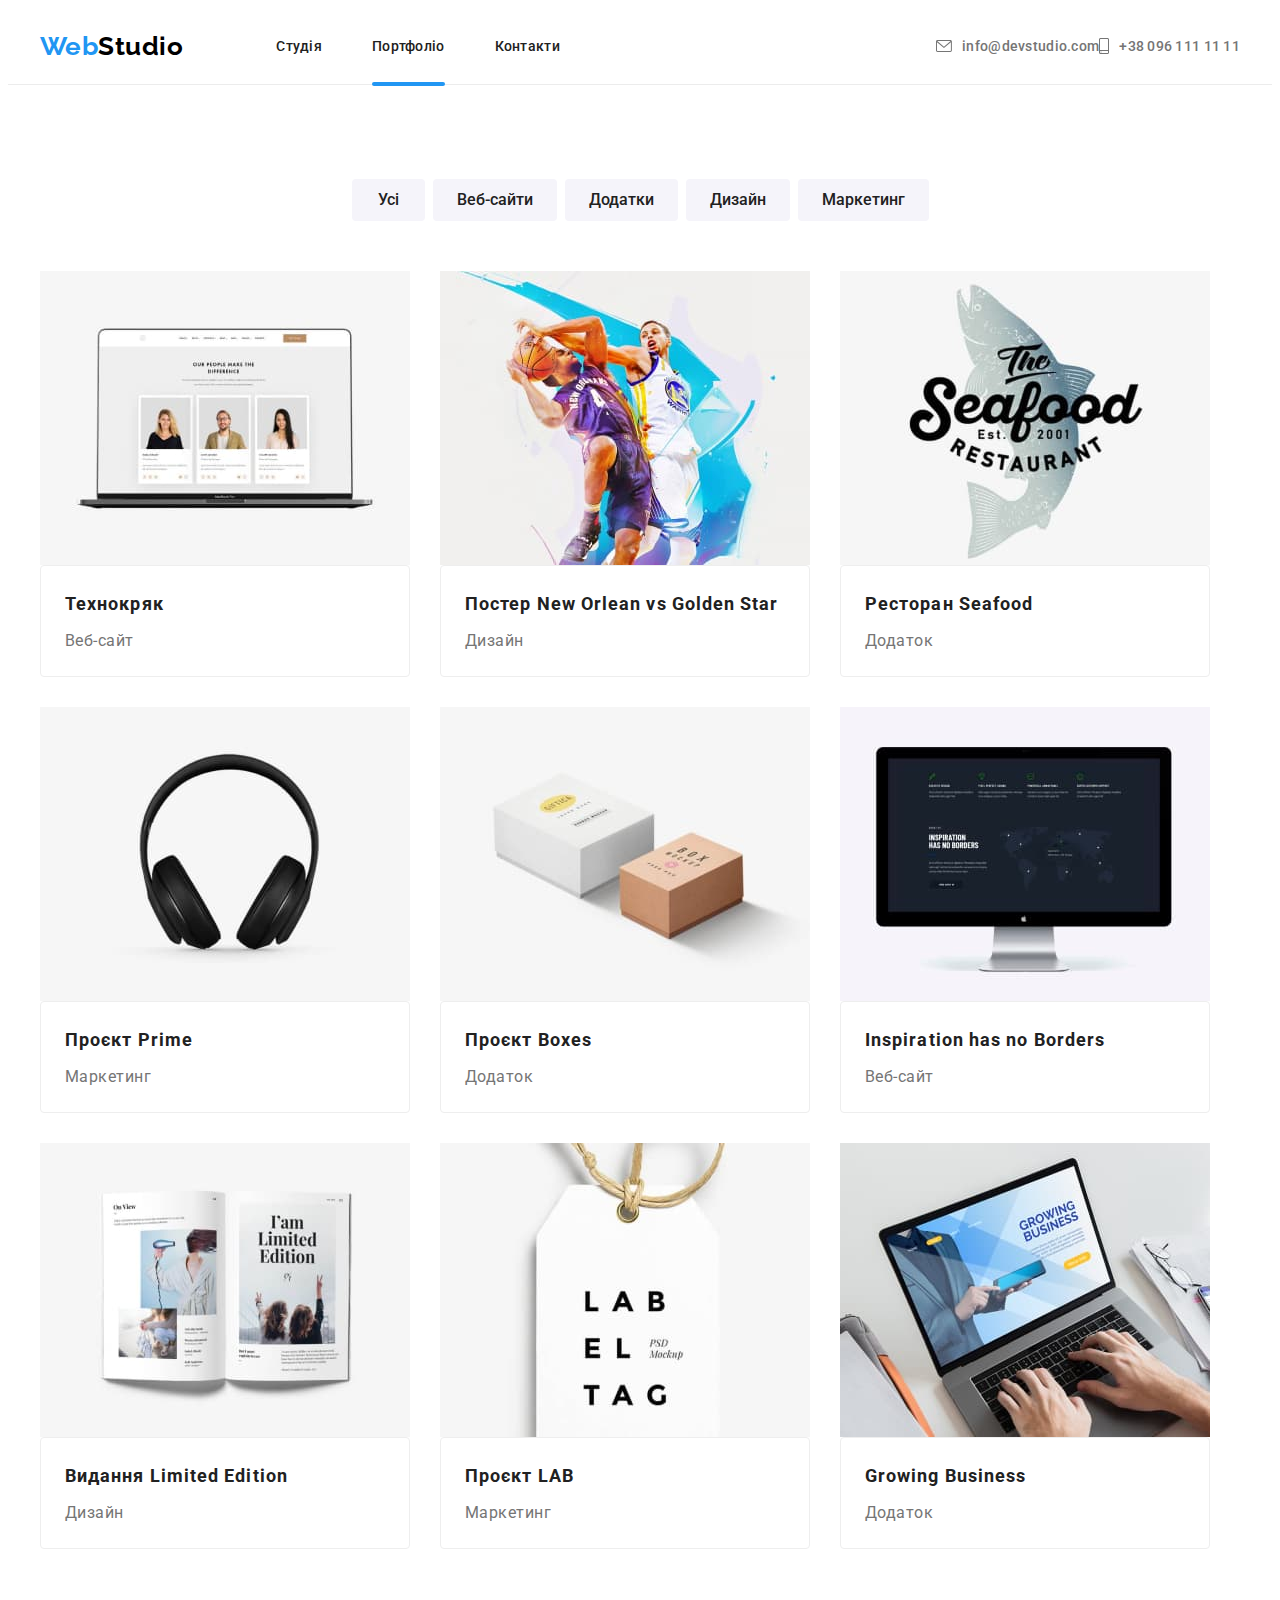
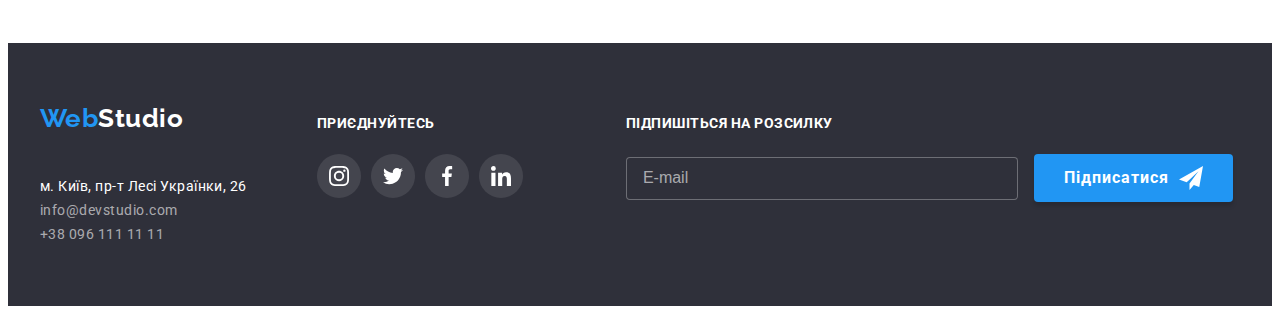
==== commit ac8734d9: "adds mobile menu" ====
--- a/portfolio.html
+++ b/portfolio.html
@@ -234,67 +234,69 @@
         </main>
     <!--Contact Us--> 
   <footer class="footer">
-    <div class="container footer">
-      <div class="footer-flex">
-        <div>
-           <a class="logo-footer" href="./index.html" lang="en" ><span style="color:#2196F3">Web</span>Studio</a>
-           <address>
-              <ul class="footer-list">
-               <li class="google-link"><a href="https://goo.gl/maps/GgH7UaPr1gtR8xod6"
-              target="_blank"
-              rel="noopener noreferrer nofollow" class="link"
+    <div class="container">
+      <div class="footer__flex">
+        
+        <div class="footer__contacts-flex">
+           <a class="logo__footer" href="./index.html" lang="en" ><span style="color:#2196F3">Web</span>Studio</a>
+           <address class="footer__contacts">
+              <ul class="footer__contacts__list">
+               <li class="footer__contacts__item"><a href="https://goo.gl/maps/GgH7UaPr1gtR8xod6"
+              target="_blank"
+              rel="noopener noreferrer nofollow" class="footer__contacts__address"
               >м. Київ, пр-т Лесі Українки, 26</a>
                </li>
   
-                 <li class="footer-contact"><a href="mailto:info@devstudio.com" class="link">info@devstudio.com</a>
+                 <li class="footer__contacts__item"><a href="mailto:info@devstudio.com" class="footer__contacts__link">info@devstudio.com</a>
                  </li>
-                   <li class="footer-contact"><a href="tel:+380961111111" class="link">+38 096 111 11 11</a>
+                   <li class="footer__contacts__item"><a href="tel:+380961111111" class="footer__contacts__link">+38 096 111 11 11</a>
                    </li>
              </ul>        
            </address>
         </div>
-        <div class="offer">
-          <h4 class="footer-offer">приєднуйтесь</h4>
-          <ul class=" footer-soclink list">
-            <li class="footer-items">
-              <a class="footer-link link" href="https://instagram.com"
+        <!--Footer soclinks--> 
+        <div class="social__section">
+          <h4 class="social__section__text">приєднуйтесь</h4>
+          <ul class=" footer__list">
+            <li class="footer__list__item">
+              <a class="footer__list__link" href="https://instagram.com"
               target="_blank"
               rel="noopener norefferrer"
               aria-label="Instagram icon">
-              <svg class="footer-icon" width="20"
+              <svg class="footer__list__icon" width="20"
               height="20">
               <use href="./images/icons.svg#icon-instagram"></use>
               </svg>
             </a>
             </li>
-            <li class="footer-items">
-              <a class="footer-link link" href="https://twitter.com"
+            <li class="footer__list__item">
+              <a class="footer__list__link" href="https://twitter.com"
               target="_blank"
               rel="noopener norefferrer"
               aria-label="Twitter icon">
-              <svg class="footer-icon" width="20"
+              <svg class="footer__list__icon" width="20"
               height="20">
               <use href="./images/icons.svg#icon-twitter"></use>
               </svg>
             </a>
             </li>
-            <li class="footer-items">
-              <a class="footer-link link" href="https://facebook.com"
+            <li class="footer__list__item">
+              <a class="footer__list__link" href="https://facebook.com"
               target="_blank"
               rel="noopener norefferrer"
               aria-label="Facebook icon">
-              <svg class="footer-icon" width="20"
+              <svg class="footer__list__icon" width="20"
               height="20">
               <use href="./images/icons.svg#icon-facebook"></use>
               </svg>
             </a>
             </li>
-            <li class="footer-items">
-              <a class="footer-link link" href="https://linkedin.com"
+            <li class="footer__list__item">
+              <a class="footer__list__link" href="https://linkedin.com"
               target="_blank"
               rel="noopener norefferrer"
               aria-label="Linkedin icon">
-              <svg class="footer-icon" width="20"
+              <svg class="footer__list__icon" width="20"
               height="20">
               <use href="./images/icons.svg#icon-linkedin"></use>
               </svg>
@@ -304,37 +306,37 @@
           </ul>
 
         </div>
-        <!--Footer subscription container--> 
-      <div class="footer-subscribtion-container">
-        <h4 class="subscription-title">Підпишіться на розсилку</h4>
-         <form class="form-subscribtion">
-           <div class="email-input">
-            <label class="footer-email-field"></label>
-            <input type="text" class="footer-email-input" name="email" id="footer-mail" placeholder="E-mail" autocomplete="email"/>
-             <button type="button" class="button-send-submit">Підписатися<svg class="icon-send" width="24"
-             height="24">
-            <use href="./images/icons.svg#icon-send"></use>
-            </svg></button>
-           </div>
-         </form>
-         <script>
-          (() => {
-            document
-              .querySelector('.form-subscribtion')
-              .addEventListener('submit', e => {
-                e.preventDefault();
-    
-                new FormData(e.currentTarget).forEach((value, name) =>
-                  console.log(`${name}: ${value}`),
-                );
-    
-                e.currentTarget.reset();
-              });
-          })();
-        </script>
+      <!--Footer subscription container--> 
+      <div class="footer__submit">
+          <h4 class="footer__submit__title">Підпишіться на розсилку</h4>
+           <form class="form-subscription">
+             <div class="footer__submit__form">
+              <label class="footer__submit__lable"></label>
+              <input type="text" class="footer__submit__input" name="email" id="footer-mail" placeholder="E-mail" autocomplete="email"/>
+               <button type="button" class="footer__submit__btn">Підписатися<svg class="icon-send" width="24"
+               height="24">
+              <use href="./images/icons.svg#icon-send"></use>
+              </svg></button>
+             </div>
+           </form>
+           <script>
+            (() => {
+              document
+                .querySelector('.form-subscribtion')
+                .addEventListener('submit', e => {
+                  e.preventDefault();
+      
+                  new FormData(e.currentTarget).forEach((value, name) =>
+                    console.log(`${name}: ${value}`),
+                  );
+      
+                  e.currentTarget.reset();
+                });
+            })();
+          </script>
+        </div>
     </div>
-      </div>
-    </div> 
+  </div> 
   </footer>
 </body>
 </html>--- a/css/main.min.css
+++ b/css/main.min.css
@@ -1 +1 @@
-body{color:var(--secondary-text-color);font-family:"Roboto",sans-serif;letter-spacing:.03em}.visually-hidden{position:absolute;white-space:nowrap;width:1px;height:1px;overflow:hidden;border:0;padding:0;clip:rect(0 0 0 0);-webkit-clip-path:inset(50%);clip-path:inset(50%);margin:-1px}:root{--primary-text-color: #212121;--secondary-text-color:#757575;--contacts-text-color: #FFFFFF;--secondary-contacts-color: rgba(255, 255, 255, 0.6);--primary-background-color: #F5F5F5;--accent-color: #2196F3;--secondary-background-color:#2F303A;--secondary-accent-color: #000000;--accent-color-bkground: #F5F4FA;--anim-fast: 300ms ease-in-out;--anim-slow: 800ms ease}h1,h2,h3,h4,h5,h6,p{margin:0}.link a{text-decoration:none;color:currentColor}.list,ul{margin:0;padding:0;list-style:none}img{display:block}.button{display:inline-block}.work,.features,.section.portfolio,.team,.clients{padding-bottom:94px}.section.portfolio,.features,.team,.clients{padding-top:94px}.header{border-bottom:1px solid #ececec}.nav,.header__contacts{display:-webkit-box;display:-ms-flexbox;display:flex;-webkit-box-align:center;-ms-flex-align:center;align-items:center;list-style:none}.container{margin-left:auto;margin-right:auto;max-width:1200px;padding-left:15px;padding-right:15px}.header__container,.footer>.container{padding-top:0;padding-bottom:0;display:-webkit-box;display:-ms-flexbox;display:flex;-webkit-box-align:center;-ms-flex-align:center;align-items:center}.nav__logo{color:var(--secondary-accent-color);font-family:"Raleway",sans-serif;font-weight:700;font-size:26px;line-height:1.1923076923;text-decoration:none;border-radius:4px}.nav__list{list-style:none;display:-webkit-box;display:-ms-flexbox;display:flex;margin-left:93px}.nav__item:not(:last-child){margin-right:50px}.nav__link{color:var(--primary-text-color);font-weight:500;font-size:14px;line-height:1.1428571429;letter-spacing:.02em;text-decoration:none;padding-top:30px;padding-bottom:30px;position:relative;-webkit-transition:color 250ms cubic-bezier(0.4, 0, 0.2, 1);transition:color 250ms cubic-bezier(0.4, 0, 0.2, 1)}.nav__link:hover,.nav__link:focus{color:var(--accent-color)}.nav__link--current.link::after{content:"";position:absolute;left:0;bottom:-2px;width:100%;height:4px;background-color:var(--accent-color);border-radius:2px;display:block}.header__contacts{list-style:none;padding:0;-webkit-transition:color 250ms cubic-bezier(0.4, 0, 0.2, 1);transition:color 250ms cubic-bezier(0.4, 0, 0.2, 1);margin-left:auto}.header__contacts__item:not(:last-child){margin-right:30px}.header__contacts__link{color:var(--secondary-text-color);font-weight:500;font-size:14px;line-height:1.1428571429;letter-spacing:.02em;text-decoration:none;display:block;padding-top:32px;padding-bottom:32px;gap:10px}.header__contacts__link:hover,.header__contacts__link:focus{color:var(--accent-color)}.header__contacts__icon{fill:currentColor}.hero{background-color:var(--secondary-background-color);text-align:center;padding-bottom:200px;padding-top:200px;max-width:1600px;margin:0 auto;background-image:-webkit-gradient(linear, left bottom, left top, from(rgba(0, 0, 0, 0.2)), color-stop(rgba(0, 0, 0, 0.2)), to(rgba(47, 48, 58, 0.4))),url(../images/header.img.jpg);background-image:linear-gradient(0deg, rgba(0, 0, 0, 0.2), rgba(0, 0, 0, 0.2), rgba(47, 48, 58, 0.4)),url(../images/header.img.jpg);background-repeat:no-repeat;background-position:center;background-size:cover}.hero__title{color:var(--contacts-text-color);font-weight:900;font-size:44px;line-height:1.3636363636;letter-spacing:.06em;text-transform:uppercase;margin-bottom:30px}.hero__button{background-color:var(--accent-color);color:var(--contacts-text-color);font-family:inherit;font-weight:700;font-size:16px;line-height:1.875;cursor:pointer;letter-spacing:.06em;border-radius:4px;padding:10px 32px;-webkit-box-shadow:0px 4px 4px rgba(0,0,0,.15);box-shadow:0px 4px 4px rgba(0,0,0,.15);-webkit-transition:background-color 250ms cubic-bezier(0.4, 0, 0.2, 1);transition:background-color 250ms cubic-bezier(0.4, 0, 0.2, 1)}.hero__button:hover,.hero__button:focus{color:var(--contacts-text-color);background-color:#188ce8}.hero__button:active{color:#188ce8}.backdrop{position:fixed;top:0;left:0;z-index:100;width:100%;height:100%;background-color:rgba(0,0,0,.2);-webkit-backdrop-filter:blur(1px);backdrop-filter:blur(1px);-webkit-transition:opacity 150ms linear,visibility 150ms linear;transition:opacity 150ms linear,visibility 150ms linear}.backdrop.is-hidden{opacity:0;visibility:hidden;pointer-events:none}.modal{position:absolute;top:50%;left:50%;-webkit-transform:translateX(-50%) translateY(-50%);transform:translateX(-50%) translateY(-50%);border-radius:4px;-webkit-box-shadow:0px 1px 3px rgba(0,0,0,.12),0px 1px 1px rgba(0,0,0,.14),0px 2px 1px rgba(0,0,0,.2);box-shadow:0px 1px 3px rgba(0,0,0,.12),0px 1px 1px rgba(0,0,0,.14),0px 2px 1px rgba(0,0,0,.2);min-height:581px;min-width:528px;background-color:var(--contacts-text-color);padding:40px;-webkit-animation-name:swirl-in-fwd .8s ease-out both;animation-name:swirl-in-fwd .8s ease-out both}@-webkit-keyframes swirl-in-fwd{0%{-webkit-transform:translate(-50%, -50%) rotate(-540deg) scale(0);transform:translate(-50%, -50%) rotate(-540deg) scale(0);opacity:0}100%{-webkit-transform:translate(-50%, -50%) rotate(0) scale(1);transform:translate(-50%, -50%) rotate(0) scale(1);opacity:1}}@keyframes swirl-in-fwd{0%{-webkit-transform:translate(-50%, -50%) rotate(-540deg) scale(0);transform:translate(-50%, -50%) rotate(-540deg) scale(0);opacity:0}100%{-webkit-transform:translate(-50%, -50%) rotate(0) scale(1);transform:translate(-50%, -50%) rotate(0) scale(1);opacity:1}}.close{position:absolute;top:8px;right:8px;display:-webkit-inline-box;display:-ms-inline-flexbox;display:inline-flex;-webkit-box-align:center;-ms-flex-align:center;align-items:center;-webkit-box-pack:center;-ms-flex-pack:center;justify-content:center;padding:0;border:1px solid rgba(0,0,0,.1);border-radius:50%;width:30px;height:30px;background-color:rgba(0,0,0,0);cursor:pointer}.close:focus,.close:hover{fill:var(--accent-color)}.close>.icon{display:block}.modal-label{display:block;text-align:center;margin-bottom:12px;font-weight:700;font-size:20px;line-height:1.15;color:var(--primary-text-color)}.modal-form-label{display:-webkit-box;display:-ms-flexbox;display:flex;-webkit-box-pack:left;-ms-flex-pack:left;justify-content:left;font-size:12px;font-weight:400;margin-bottom:5px}.modal-form-wrapper{position:relative;margin-bottom:10px}.modal-form-field{width:100%;height:40px;padding-left:40px;padding-right:40px;border:1px solid rgba(33,33,33,.2);border-radius:6px;outline:1px solid rgba(0,0,0,0);outline-offset:-1px;-webkit-transition:outline-color 250ms cubic-bezier(0.4, 0, 0.2, 1);transition:outline-color 250ms cubic-bezier(0.4, 0, 0.2, 1)}.modal-form-message{display:block;width:100%;height:140px;resize:none;padding:12px 16px;font-size:14px;border-radius:6px;border:1px solid rgba(33,33,33,.2);outline:1px solid rgba(0,0,0,0);outline-offset:-1px;-webkit-transition:outline-color 250ms cubic-bezier(0.4, 0, 0.2, 1);transition:outline-color 250ms cubic-bezier(0.4, 0, 0.2, 1)}.modal-form-message:focus{outline-color:var(--accent-color)}.modal-form-field:focus+.field-icon{fill:var(--accent-color);-webkit-transition:fill 250ms cubic-bezier(0.4, 0, 0.2, 1);transition:fill 250ms cubic-bezier(0.4, 0, 0.2, 1)}.modal-form-field:focus{outline-color:var(--accent-color);-webkit-transition:outline-color 250ms cubic-bezier(0.4, 0, 0.2, 1);transition:outline-color 250ms cubic-bezier(0.4, 0, 0.2, 1)}.field-icon{position:absolute;top:50%;left:12px;-webkit-transform:translateY(-50%);transform:translateY(-50%)}.modal-form-wrapper textarea::-webkit-input-placeholder{color:rgba(117,117,117,.5);font-size:12px;line-height:14.06px}.modal-form-wrapper textarea::-moz-placeholder{color:rgba(117,117,117,.5);font-size:12px;line-height:14.06px}.modal-form-wrapper textarea:-ms-input-placeholder{color:rgba(117,117,117,.5);font-size:12px;line-height:14.06px}.modal-form-wrapper textarea::-ms-input-placeholder{color:rgba(117,117,117,.5);font-size:12px;line-height:14.06px}.modal-form-wrapper textarea::placeholder{color:rgba(117,117,117,.5);font-size:12px;line-height:14.06px}.modal-form-checkbox{-webkit-appearance:none;-moz-appearance:none;appearance:none;width:18px;height:18px;outline:2px solid rgba(0,0,0,0);outline-offset:-2px;border:2px solid #9da4bd;border-radius:2px;background-position:center;background-repeat:no-repeat;background-size:0}.modal-form-checkbox:checked{outline-color:var(--accent-color);background-color:var(--accent-color);background-size:16px 15px;background-image:url("data:image/svg+xml,%3Csvg width='13' height='10' viewBox='0 0 13 10' fill='none' xmlns='http://www.w3.org/2000/svg'%3E%3Cpath d='M1.95703 4.75166L1.88825 4.68604L1.81923 4.75141L0.93123 5.59258L0.854858 5.66492L0.930974 5.73753L4.42671 9.07236L4.49574 9.1382L4.56476 9.07236L12.069 1.91352L12.1449 1.84116L12.069 1.76881L11.1873 0.927644L11.1183 0.861826L11.0493 0.927611L4.49577 7.17353L1.95703 4.75166Z' fill='white' stroke='white' stroke-width='0.2'/%3E%3C/svg%3E");-webkit-transition:background-color 250ms cubic-bezier(0.4, 0, 0.2, 1);transition:background-color 250ms cubic-bezier(0.4, 0, 0.2, 1)}.agreement-link{color:var(--accent-color)}.modal-form-agreement{margin-top:20px;margin-bottom:30px;display:-webkit-box;display:-ms-flexbox;display:flex;-webkit-box-pack:center;-ms-flex-pack:center;justify-content:center;-webkit-box-align:center;-ms-flex-align:center;align-items:center;gap:7px}.agreement-field{position:relative;font-size:14px;line-height:24px}.submit-button{background-color:var(--accent-color);color:#fff;font-family:inherit;font-weight:700;font-size:16px;line-height:1.875;cursor:pointer;letter-spacing:.06em;border-radius:4px;padding:10px 52px;border:1px solid rgba(0,0,0,0);-webkit-box-shadow:0px 4px 4px rgba(0,0,0,.15);box-shadow:0px 4px 4px rgba(0,0,0,.15);-webkit-transition:background-color 250ms cubic-bezier(0.4, 0, 0.2, 1);transition:background-color 250ms cubic-bezier(0.4, 0, 0.2, 1);display:inline-block}.submit-button:hover,.submit-button:focus{background-color:#188ce8}.features__list{list-style:none;display:-webkit-box;display:-ms-flexbox;display:flex;margin:0;padding:0}.features__title{color:var(--primary-text-color);font-size:14px;line-height:1.1428571429;margin-bottom:10px}.features__description{color:var(--secondary-text-color);font-size:14px;line-height:1.7142857143}.features__item:not(:last-child){margin-right:30px}.features__card{display:block;content:"";width:270px;height:120px;margin-bottom:30px;background-size:contain;background-color:#f5f4fa;border-radius:4px;display:-webkit-box;display:-ms-flexbox;display:flex;-webkit-box-pack:center;-ms-flex-pack:center;justify-content:center;-webkit-box-align:center;-ms-flex-align:center;align-items:center}.work__list{list-style:none;display:-webkit-box;display:-ms-flexbox;display:flex;-webkit-box-pack:space-evenly;-ms-flex-pack:space-evenly;justify-content:space-evenly;padding:0;margin:0}.work__title{color:var(--primary-text-color);font-size:36px;line-height:1.1666666667;text-align:center;margin-bottom:50px}.work__item{padding-bottom:0}.work__item:not(:last-child){margin-right:30px}.work__thumb{position:relative}.work__thumb::before{display:inline-block;position:absolute;content:"";width:370px;height:70px;background-color:rgba(47,48,58,.8);bottom:0;right:0}.work__text{position:absolute;bottom:0;left:0;right:0;margin:0;padding-top:27px;padding-bottom:27px;font-weight:700;font-size:14px;line-height:1.1428571429;text-align:center;letter-spacing:.03em;text-transform:uppercase;color:var(--contacts-text-color)}.team{background-color:var(--accent-color-bkground)}.team__title{color:var(--primary-text-color);font-size:36px;line-height:1.1666666667;text-align:center;margin-bottom:50px}.team__list{list-style:none;display:-webkit-box;display:-ms-flexbox;display:flex;text-align:center;padding-left:0;margin:0}.team__img{-webkit-box-shadow:0 4px 4px rgba(0,0,0,.25);box-shadow:0 4px 4px rgba(0,0,0,.25);border-radius:4px;border:none;background-color:var(--contacts-text-color)}.team__img:not(:last-child){margin-right:30px}.team__box{padding-top:30px;padding-bottom:30px}.team__name{color:var(--primary-text-color);font-weight:500;font-size:16px;line-height:1.1875;margin-bottom:10px}.team__position{color:var(--secondary-text-color);font-size:16px;line-height:1.1875;text-align:center;margin-top:10px}.team__socials__list{display:-webkit-box;display:-ms-flexbox;display:flex;-webkit-box-pack:center;-ms-flex-pack:center;justify-content:center;-webkit-box-align:center;-ms-flex-align:center;align-items:center;gap:10px;margin-top:16px}.team__socials__link{display:-webkit-box;display:-ms-flexbox;display:flex;-webkit-box-pack:center;-ms-flex-pack:center;justify-content:center;-webkit-box-align:center;-ms-flex-align:center;align-items:center;width:44px;height:44px;border-radius:50%;background-color:var(--contacts-text-color);color:#afb1b8;-webkit-transition:background-color 250ms cubic-bezier(0.4, 0, 0.2, 1),color 250ms cubic-bezier(0.4, 0, 0.2, 1);transition:background-color 250ms cubic-bezier(0.4, 0, 0.2, 1),color 250ms cubic-bezier(0.4, 0, 0.2, 1)}.team__socials__link:hover,.team__socials__link:focus{background-color:var(--accent-color);color:var(--contacts-text-color)}.team__socials__icon{fill:currentColor}.clients__title{color:var(--primary-text-color);font-size:36px;line-height:1.1666666667;text-align:center;margin-bottom:50px}.clients__list{display:-webkit-box;display:-ms-flexbox;display:flex;-webkit-box-pack:center;-ms-flex-pack:center;justify-content:center}.clients__item:not(:last-child){margin-right:30px}.clients__link{display:-webkit-box;display:-ms-flexbox;display:flex;-webkit-box-align:center;-ms-flex-align:center;align-items:center;-webkit-box-pack:center;-ms-flex-pack:center;justify-content:center;width:170px;height:92px;fill:#afb1b8;border:1px solid #afb1b8;border-radius:4px;-webkit-transition:border-color 250ms cubic-bezier(0.4, 0, 0.2, 1),fill 250ms cubic-bezier(0.4, 0, 0.2, 1);transition:border-color 250ms cubic-bezier(0.4, 0, 0.2, 1),fill 250ms cubic-bezier(0.4, 0, 0.2, 1)}.clients__link:hover,.clients__link:focus{fill:var(--accent-color);border-color:var(--accent-color)}.clients__title{color:var(--primary-text-color);font-size:36px;line-height:1.1666666667;text-align:center;margin-bottom:50px}.clients__list{display:-webkit-box;display:-ms-flexbox;display:flex;-webkit-box-pack:center;-ms-flex-pack:center;justify-content:center}.clients__item:not(:last-child){margin-right:30px}.clients__link{display:-webkit-box;display:-ms-flexbox;display:flex;-webkit-box-align:center;-ms-flex-align:center;align-items:center;-webkit-box-pack:center;-ms-flex-pack:center;justify-content:center;width:170px;height:92px;fill:#afb1b8;border:1px solid #afb1b8;border-radius:4px;-webkit-transition:border-color 250ms cubic-bezier(0.4, 0, 0.2, 1),fill 250ms cubic-bezier(0.4, 0, 0.2, 1);transition:border-color 250ms cubic-bezier(0.4, 0, 0.2, 1),fill 250ms cubic-bezier(0.4, 0, 0.2, 1)}.clients__link:hover,.clients__link:focus{fill:var(--accent-color);border-color:var(--accent-color)}.footer{background-color:var(--secondary-background-color);padding-top:60px;padding-bottom:60px}.footer-flex-element:not(:last-child){margin-right:94px}.google-link .link{color:var(--contacts-text-color);font-size:14px;line-height:1.7142857143;text-decoration:none}.footer-list{list-style:none;font-style:normal;font-size:14px;line-height:1.7142857143;letter-spacing:.03em;padding-left:0}.footer-list :not(:last-child){display:block;margin-top:0;margin-bottom:9px}.footer-list .footer-contact .link{color:var(--secondary-contacts-color);text-decoration:none}.logo-footer{color:var(--contacts-text-color);font-family:"Raleway",sans-serif;font-weight:700;font-size:26px;line-height:1.1923076923;text-decoration:none;padding-bottom:20px;display:block}.footer-flex{display:-webkit-box;display:-ms-flexbox;display:flex;-webkit-box-align:baseline;-ms-flex-align:baseline;align-items:baseline}.footer-offer{margin-bottom:20px;font-weight:700;font-size:14px;line-height:1.14;text-transform:uppercase;color:var(--contacts-text-color)}.offer{margin-left:70px}.footer-soclink{display:-webkit-box;display:-ms-flexbox;display:flex}.footer-soclink .footer-items:not(:last-child){margin-right:10px}.footer-link{display:-webkit-box;display:-ms-flexbox;display:flex;-webkit-box-pack:center;-ms-flex-pack:center;justify-content:center;-webkit-box-align:center;-ms-flex-align:center;align-items:center;width:44px;height:44px;border-radius:50%;background-color:rgba(255,255,255,.1);fill:var(--contacts-text-color);-webkit-transition:background-color 250ms cubic-bezier(0.4, 0, 0.2, 1);transition:background-color 250ms cubic-bezier(0.4, 0, 0.2, 1)}.footer-link:hover,.footer-link:focus{background-color:var(--accent-color)}.footer-subscribtion-container{margin-left:93px}.subscription-title{margin-bottom:20px;font-weight:700;font-size:14px;line-height:1.14;text-transform:uppercase;color:var(--contacts-text-color)}.footer-email-input{width:358px;height:50px;padding:16px 15px;font-style:normal;font-size:16px;line-height:1.25;letter-spacing:.03em;display:-webkit-box;display:-ms-flexbox;display:flex;-webkit-box-align:center;-ms-flex-align:center;align-items:center;color:var(--contacts-text-color);border:1px solid rgba(255,255,255,.3);border-radius:4px;background-color:rgba(0,0,0,0)}.footer-email-input::-webkit-input-placeholder{color:rgba(255,255,255,.6)}.footer-email-input::-moz-placeholder{color:rgba(255,255,255,.6)}.footer-email-input:-ms-input-placeholder{color:rgba(255,255,255,.6)}.footer-email-input::-ms-input-placeholder{color:rgba(255,255,255,.6)}.footer-email-input::placeholder{color:rgba(255,255,255,.6)}.button-send-submit{display:-webkit-box;display:-ms-flexbox;display:flex;-webkit-box-align:center;-ms-flex-align:center;align-items:center;margin-left:12px;background-color:var(--accent-color);color:var(--contacts-text-color);font-family:inherit;font-weight:700;font-size:16px;line-height:1.875;cursor:pointer;letter-spacing:.06em;border-radius:4px;border:1px solid rgba(0,0,0,0);padding:10px 28px;-webkit-box-shadow:0px 4px 4px rgba(0,0,0,.15);box-shadow:0px 4px 4px rgba(0,0,0,.15);-webkit-transition:background-color 250ms cubic-bezier(0.4, 0, 0.2, 1);transition:background-color 250ms cubic-bezier(0.4, 0, 0.2, 1)}.button-send-submit:hover,.button-send-submit:focus{color:var(--contacts-text-color);background-color:#188ce8}.button-send-submit:active{color:#188ce8}.icon-send{margin-left:10px;fill:var(--contacts-text-color)}.email-input{display:-webkit-box;display:-ms-flexbox;display:flex;-webkit-box-align:baseline;-ms-flex-align:baseline;align-items:baseline}.filter-list{list-style:none;display:-webkit-box;display:-ms-flexbox;display:flex;margin-bottom:50px;margin-top:0;padding-left:0;-webkit-box-pack:center;-ms-flex-pack:center;justify-content:center}.filter-list :not(:last-child){margin-right:8px}.filter-list .button:hover,.filter-list .button:focus{background-color:var(--accent-color);color:var(--contacts-text-color);-webkit-box-shadow:0px 3px 1px rgba(0,0,0,.1),0px 1px 2px rgba(0,0,0,.08),0px 2px 2px rgba(0,0,0,.12);box-shadow:0px 3px 1px rgba(0,0,0,.1),0px 1px 2px rgba(0,0,0,.08),0px 2px 2px rgba(0,0,0,.12);border-radius:4px}.filter-list .button{font-family:inherit;font-weight:500;font-size:16px;line-height:1.625;cursor:pointer;background-color:#f5f4fa;color:var(--primary-text-color);border-radius:4px;border:1px solid rgba(0,0,0,0);text-align:center;display:inline-block;min-width:73px;padding:7px 23px;-webkit-transition:background-color 250ms cubic-bezier(0.4, 0, 0.2, 1),color 250ms cubic-bezier(0.4, 0, 0.2, 1),-webkit-box-shadow 250ms cubic-bezier(0.4, 0, 0.2, 1);transition:background-color 250ms cubic-bezier(0.4, 0, 0.2, 1),color 250ms cubic-bezier(0.4, 0, 0.2, 1),-webkit-box-shadow 250ms cubic-bezier(0.4, 0, 0.2, 1);transition:background-color 250ms cubic-bezier(0.4, 0, 0.2, 1),color 250ms cubic-bezier(0.4, 0, 0.2, 1),box-shadow 250ms cubic-bezier(0.4, 0, 0.2, 1);transition:background-color 250ms cubic-bezier(0.4, 0, 0.2, 1),color 250ms cubic-bezier(0.4, 0, 0.2, 1),box-shadow 250ms cubic-bezier(0.4, 0, 0.2, 1),-webkit-box-shadow 250ms cubic-bezier(0.4, 0, 0.2, 1)}.portfolio-list{display:-webkit-box;display:-ms-flexbox;display:flex;-ms-flex-wrap:wrap;flex-wrap:wrap;list-style:none;margin:0;padding-left:0;gap:30px}.list-project-link{text-decoration:none}.gallery-description{color:var(--secondary-text-color);font-size:16px;line-height:1.875;letter-spacing:.03em;margin-top:4px}.portfolio-gallery{color:var(--primary-text-color);font-size:18px;line-height:2;letter-spacing:.06em}.project-title{max-width:370px;border-radius:4px;border:1px solid #eee;padding:20px 24px}.project{max-width:370px;-webkit-transition:-webkit-box-shadow 250ms cubic-bezier(0.4, 0, 0.2, 1);transition:-webkit-box-shadow 250ms cubic-bezier(0.4, 0, 0.2, 1);transition:box-shadow 250ms cubic-bezier(0.4, 0, 0.2, 1);transition:box-shadow 250ms cubic-bezier(0.4, 0, 0.2, 1), -webkit-box-shadow 250ms cubic-bezier(0.4, 0, 0.2, 1)}.project:hover,.project:focus{-webkit-box-shadow:0px 4px 4px rgba(0,0,0,.25);box-shadow:0px 4px 4px rgba(0,0,0,.25)}.project .item:nth-last-child(-n+3){margin-bottom:30px}.project .item:nth-child(3n){margin-right:30px}.project-thumb{position:relative;overflow:hidden}.thumb-info{position:absolute;top:0;left:0;width:100%;height:100%;padding:63px 24px;background-color:rgba(33,150,243,.9);-webkit-transform:translateY(100%);transform:translateY(100%);-webkit-transition:-webkit-transform 250ms cubic-bezier(0.4, 0, 0.2, 1);transition:-webkit-transform 250ms cubic-bezier(0.4, 0, 0.2, 1);transition:transform 250ms cubic-bezier(0.4, 0, 0.2, 1);transition:transform 250ms cubic-bezier(0.4, 0, 0.2, 1), -webkit-transform 250ms cubic-bezier(0.4, 0, 0.2, 1)}.project-thumb:hover .thumb-info,.project-thumb:focus .thumb-info{-webkit-transform:translateY(0);transform:translateY(0)}.thumb-text{font-size:18px;line-height:1.5555555556;letter-spacing:.03em;color:var(--contacts-text-color)}/*# sourceMappingURL=main.min.css.map */+body{color:var(--secondary-text-color);font-family:"Roboto",sans-serif;letter-spacing:.03em}.visually-hidden{position:absolute;white-space:nowrap;width:1px;height:1px;overflow:hidden;border:0;padding:0;clip:rect(0 0 0 0);-webkit-clip-path:inset(50%);clip-path:inset(50%);margin:-1px}:root{--primary-text-color: #212121;--secondary-text-color:#757575;--contacts-text-color: #FFFFFF;--secondary-contacts-color: rgba(255, 255, 255, 0.6);--primary-background-color: #F5F5F5;--accent-color: #2196F3;--secondary-background-color:#2F303A;--secondary-accent-color: #000000;--accent-color-bkground: #F5F4FA;--anim-fast: 300ms ease-in-out;--anim-slow: 800ms ease}h1,h2,h3,h4,h5,h6,p{margin:0 0 0 0}.link a{text-decoration:none;color:currentColor}.list,ul{margin:0;padding:0;list-style:none}img{display:block}.button{display:inline-block}section{padding-bottom:60px;padding-top:60px}@media screen and (min-width: 1200px){section{padding-top:94px;padding-bottom:94px}}.header{border-bottom:1px solid #ececec}@media screen and (max-width: 767px){.header{padding-top:16px;padding-bottom:16px}}.header__section{display:-webkit-box;display:-ms-flexbox;display:flex;-webkit-box-align:center;-ms-flex-align:center;align-items:center;-webkit-box-pack:justify;-ms-flex-pack:justify;justify-content:space-between;padding-left:15px;padding-right:15px}@media screen and (max-width: 767px){.header__section{max-width:767px}}.nav,.header__contacts{display:-webkit-box;display:-ms-flexbox;display:flex;-webkit-box-align:center;-ms-flex-align:center;align-items:center;list-style:none}.container{width:100%;margin-left:auto;margin-right:auto}@media screen and (min-width: 480px){.container{padding-left:15px;padding-right:15px}}@media screen and (min-width: 480px){.container{width:480px}}@media screen and (min-width: 768px){.container{width:768px}}@media screen and (min-width: 1200px){.container{width:1200px}}.header__container,.footer>.container{padding-top:0;padding-bottom:0;display:-webkit-box;display:-ms-flexbox;display:flex;-webkit-box-align:center;-ms-flex-align:center;align-items:center}.nav__logo{color:var(--secondary-accent-color);font-family:"Raleway",sans-serif;font-weight:700;font-size:24px;line-height:1.1923076923;text-decoration:none;border-radius:4px}@media screen and (min-width: 1200px){.nav__logo{font-size:26px}}.logo__footer{color:var(--contacts-text-color);font-family:"Raleway",sans-serif;font-weight:700;font-size:24px;line-height:1.1923076923;text-decoration:none;padding-bottom:20px;display:block}@media screen and (min-width: 1200px){.logo__footer{font-size:26px}}.header__container{display:-webkit-box;display:-ms-flexbox;display:flex;-webkit-box-align:center;-ms-flex-align:center;align-items:center;-webkit-box-pack:justify;-ms-flex-pack:justify;justify-content:space-between;padding-left:15px;padding-right:15px}@media screen and (max-width: 767px){.header__container{max-width:767px}}.nav__list{list-style:none;display:-webkit-box;display:-ms-flexbox;display:flex;margin-left:93px;display:flex}@media screen and (max-width: 767px){.nav__list{display:none}}.nav__item:not(:last-child){margin-right:50px}.nav__link{color:var(--primary-text-color);font-weight:500;font-size:14px;line-height:1.1428571429;letter-spacing:.02em;text-decoration:none;display:block;padding-top:30px;padding-bottom:30px;position:relative;-webkit-transition:color 250ms cubic-bezier(0.4, 0, 0.2, 1);transition:color 250ms cubic-bezier(0.4, 0, 0.2, 1)}.nav__link:hover,.nav__link:focus{color:var(--accent-color)}.nav__link--current.link::after{content:"";position:absolute;left:0;bottom:-2px;width:100%;height:4px;background-color:var(--accent-color);border-radius:2px;display:block}.header__contacts__list{margin-left:auto;display:-webkit-box;display:-ms-flexbox;display:flex}@media screen and (max-width: 767px){.header__contacts__list{display:none}}@media screen and (min-width: 768px)and (max-width: 1199px){.header__contacts__list{-webkit-box-orient:vertical;-webkit-box-direction:normal;-ms-flex-direction:column;flex-direction:column;-ms-flex-line-pack:center;align-content:center}}.header__contacts__link{display:-webkit-inline-box;display:-ms-inline-flexbox;display:inline-flex;padding:30px 0px 30px;-webkit-box-align:center;-ms-flex-align:center;align-items:center;gap:10px;color:var(--secondary-text-color);font-weight:500;font-size:14px;line-height:1.1428571429;letter-spacing:.02em;text-decoration:none;-webkit-transition:color 250ms cubic-bezier(0.4, 0, 0.2, 1);transition:color 250ms cubic-bezier(0.4, 0, 0.2, 1)}.header__contacts__link:hover,.header__contacts__link:focus{color:var(--accent-color)}@media screen and (min-width: 768px)and (max-width: 1199px){.header__contacts__link{padding:0}}@media screen and (min-width: 768px)and (max-width: 1199px){.header__contacts__item:not(:last-child){margin-bottom:10px}}.header__contacts__icon{fill:currentColor}.menu{display:-webkit-box;display:-ms-flexbox;display:flex;padding:0;margin:0;list-style:none}@media(max-width: 767px){.menu{display:none}}.menu .link{padding:10px;color:inherit;text-decoration:none}.menu .link:hover,.menu .link:focus{text-decoration:underline}.menu-toggle{min-height:40px;min-width:40px;display:-webkit-box;display:-ms-flexbox;display:flex;-webkit-box-align:center;-ms-flex-align:center;align-items:center;-webkit-box-pack:center;-ms-flex-pack:center;justify-content:center;margin-left:auto;padding:0;background-color:rgba(0,0,0,0);cursor:pointer;border:none;border-radius:50%;outline:none}@media(min-width: 768px){.menu-toggle{display:none}}.menu-toggle:hover,.menu-toggle:focus{background-color:rgba(0,0,0,.1)}.menu-container{position:fixed;top:0;left:0;width:100vw;height:100vh;padding:32px;background-color:#3f51b5;z-index:999;-webkit-transform:translateX(100%);transform:translateX(100%);-webkit-transition:-webkit-transform 250ms ease-in-out;transition:-webkit-transform 250ms ease-in-out;transition:transform 250ms ease-in-out;transition:transform 250ms ease-in-out, -webkit-transform 250ms ease-in-out}.menu-container.is-open{-webkit-transform:translateX(0);transform:translateX(0)}.menu-container .menu-toggle{position:absolute;top:16px;right:16px;color:#fff}.mobile-menu{padding:0;margin:0;list-style:none}.mobile-menu .link{display:block;padding:10px;color:#fff;text-decoration:none}.hero{background-color:var(--secondary-background-color);text-align:center;margin-left:0 auto;margin-right:0 auto;background-repeat:no-repeat;background-size:cover;background-position:center;height:400px;padding-bottom:118px;padding-top:118px;background-image:-webkit-gradient(linear, left top, right top, from(rgba(47, 48, 58, 0.4)), to(rgba(47, 48, 58, 0.4))),url("../images/hero/img_sm@1x.jpg");background-image:linear-gradient(to right, rgba(47, 48, 58, 0.4), rgba(47, 48, 58, 0.4)),url("../images/hero/img_sm@1x.jpg")}@media screen and (min-device-pixel-ratio: 2),screen and (-webkit-min-device-pixel-ratio: 2),screen and (min-resolution: 192dpi),screen and (min-resolution: 2dppx){.hero{background-image:-webkit-gradient(linear, left top, right top, from(rgba(47, 48, 58, 0.4)), to(rgba(47, 48, 58, 0.4))),url("../images/hero/img_sm@2x.jpg");background-image:linear-gradient(to right, rgba(47, 48, 58, 0.4), rgba(47, 48, 58, 0.4)),url("../images/hero/img_sm@2x.jpg")}}@media screen and (min-width: 481px){.hero{background-image:-webkit-gradient(linear, left top, right top, from(rgba(47, 48, 58, 0.4)), to(rgba(47, 48, 58, 0.4))),url("../images/hero/img_m@1x.jpg");background-image:linear-gradient(to right, rgba(47, 48, 58, 0.4), rgba(47, 48, 58, 0.4)),url("../images/hero/img_m@1x.jpg")}}@media screen and (min-width: 481px)and (min-device-pixel-ratio: 2),screen and (min-width: 481px)and (-webkit-min-device-pixel-ratio: 2),screen and (min-width: 481px)and (min-resolution: 192dpi),screen and (min-width: 481px)and (min-resolution: 2dppx){.hero{background-image:-webkit-gradient(linear, left top, right top, from(rgba(47, 48, 58, 0.4)), to(rgba(47, 48, 58, 0.4))),url("../images/hero/img_lg@1x.jpg");background-image:linear-gradient(to right, rgba(47, 48, 58, 0.4), rgba(47, 48, 58, 0.4)),url("../images/hero/img_lg@1x.jpg")}}@media screen and (min-width: 769px){.hero{background-image:-webkit-gradient(linear, left top, right top, from(rgba(47, 48, 58, 0.4)), to(rgba(47, 48, 58, 0.4))),url("../images/hero/img_lg@1x.jpg");background-image:linear-gradient(to right, rgba(47, 48, 58, 0.4), rgba(47, 48, 58, 0.4)),url("../images/hero/img_lg@1x.jpg")}}@media screen and (min-width: 769px)and (min-device-pixel-ratio: 2),screen and (min-width: 769px)and (-webkit-min-device-pixel-ratio: 2),screen and (min-width: 769px)and (min-resolution: 192dpi),screen and (min-width: 769px)and (min-resolution: 2dppx){.hero{background-image:-webkit-gradient(linear, left top, right top, from(rgba(47, 48, 58, 0.4)), to(rgba(47, 48, 58, 0.4))),url("../../images/hero/img_lg@2x.jpg");background-image:linear-gradient(to right, rgba(47, 48, 58, 0.4), rgba(47, 48, 58, 0.4)),url("../../images/hero/img_lg@2x.jpg")}}@media screen and (min-width: 1200px){.hero{height:600px;padding-top:200px;padding-bottom:200px}}.hero__title{-webkit-box-align:center;-ms-flex-align:center;align-items:center;padding:0;margin-bottom:30px;margin-left:auto;margin-right:auto;max-width:250px;font-weight:900;font-size:18px;line-height:1.62;letter-spacing:.06em;text-transform:uppercase;color:var(--contacts-text-color)}@media screen and (min-width: 480px){.hero__title{font-size:26px;max-width:360px}}@media screen and (min-width: 1200px){.hero__title{font-size:44px;line-height:1.36;max-width:696px;margin-bottom:28px}}.hero__button{display:inline-block;min-width:140px;border-radius:4px;border:1px solid rgba(0,0,0,0);padding:7px;background-color:var(--accent-color);color:var(--contacts-text-color);font-family:inherit;font-weight:700;font-size:12px;line-height:1.875;cursor:pointer;letter-spacing:.06em;-webkit-box-shadow:0px 4px 4px rgba(0,0,0,.15);box-shadow:0px 4px 4px rgba(0,0,0,.15);-webkit-transition:background-color 250ms cubic-bezier(0.4, 0, 0.2, 1);transition:background-color 250ms cubic-bezier(0.4, 0, 0.2, 1)}.hero__button:hover,.hero__button:focus{color:var(--contacts-text-color);background-color:#188ce8}.hero__button:active{color:#188ce8}@media screen and (min-width: 480px){.hero__button{padding:10px 32px;font-size:16px;min-width:200px}}.backdrop{position:fixed;display:-webkit-box;display:-ms-flexbox;display:flex;-webkit-box-align:center;-ms-flex-align:center;align-items:center;-webkit-box-pack:center;-ms-flex-pack:center;justify-content:center;z-index:100;width:100vw;height:100vh;background-color:rgba(0,0,0,.2);top:0;-webkit-transition:opacity 250ms cubic-bezier(0.4, 0, 0.2, 1),visibility 250ms cubic-bezier(0.4, 0, 0.2, 1);transition:opacity 250ms cubic-bezier(0.4, 0, 0.2, 1),visibility 250ms cubic-bezier(0.4, 0, 0.2, 1)}.backdrop.is-hidden{opacity:0;visibility:hidden;pointer-events:none}.backdrop.is-hidden .modal{-webkit-transform:scale(2);transform:scale(2)}.modal{width:320px;min-height:581px;background-color:var(--contacts-text-color);position:relative;-webkit-transform:scale(1);transform:scale(1);-webkit-transition:-webkit-transform 250ms cubic-bezier(0.4, 0, 0.2, 1);transition:-webkit-transform 250ms cubic-bezier(0.4, 0, 0.2, 1);transition:transform 250ms cubic-bezier(0.4, 0, 0.2, 1);transition:transform 250ms cubic-bezier(0.4, 0, 0.2, 1), -webkit-transform 250ms cubic-bezier(0.4, 0, 0.2, 1)}@media screen and (min-width: 480px){.modal{width:450px;min-height:609px}}@media screen and (min-width: 1200px){.modal{width:528px;min-height:581px}}@-webkit-keyframes swirl-in-fwd{0%{-webkit-transform:translate(-50%, -50%) rotate(-540deg) scale(0);transform:translate(-50%, -50%) rotate(-540deg) scale(0);opacity:0}100%{-webkit-transform:translate(-50%, -50%) rotate(0) scale(1);transform:translate(-50%, -50%) rotate(0) scale(1);opacity:1}}@keyframes swirl-in-fwd{0%{-webkit-transform:translate(-50%, -50%) rotate(-540deg) scale(0);transform:translate(-50%, -50%) rotate(-540deg) scale(0);opacity:0}100%{-webkit-transform:translate(-50%, -50%) rotate(0) scale(1);transform:translate(-50%, -50%) rotate(0) scale(1);opacity:1}}.close{position:absolute;top:8px;right:8px;display:-webkit-inline-box;display:-ms-inline-flexbox;display:inline-flex;-webkit-box-align:center;-ms-flex-align:center;align-items:center;-webkit-box-pack:center;-ms-flex-pack:center;justify-content:center;padding:0;border:1px solid rgba(0,0,0,.1);border-radius:50%;width:30px;height:30px;background-color:rgba(0,0,0,0);cursor:pointer}.close:focus,.close:hover{fill:var(--accent-color)}.close>.icon{display:block}.modal__title{display:block;text-align:center;margin-bottom:12px;margin-top:40px;font-weight:700;font-size:20px;line-height:128%;color:var(--primary-text-color)}@media screen and (min-width: 1200px){.modal__title{line-height:1.15}}.modal__group{padding-right:40px;padding-left:40px}@media screen and (min-width: 480px){.modal__group{width:450px}}@media screen and (min-width: 1200px){.modal__group{width:528px}}.modal__label{display:-webkit-box;display:-ms-flexbox;display:flex;-webkit-box-pack:left;-ms-flex-pack:left;justify-content:left;font-size:12px;font-weight:400;margin-bottom:4px}.modal__wrapper{position:relative;display:-webkit-box;display:-ms-flexbox;display:flex;-webkit-box-orient:vertical;-webkit-box-direction:normal;-ms-flex-direction:column;flex-direction:column;margin-bottom:10px}.modal__field{width:100%;height:40px;padding-left:40px;padding-right:40px;border:1px solid rgba(33,33,33,.2);border-radius:6px;outline:1px solid rgba(0,0,0,0);outline-offset:-1px;-webkit-transition:outline-color 250ms cubic-bezier(0.4, 0, 0.2, 1);transition:outline-color 250ms cubic-bezier(0.4, 0, 0.2, 1)}.modal__field:focus{outline-color:var(--accent-color)}.modal__message{display:block;width:100%;height:140px;resize:none;padding:12px 16px;font-size:14px;border-radius:6px;border:1px solid rgba(33,33,33,.2);outline:1px solid rgba(0,0,0,0);outline-offset:-1px;-webkit-transition:outline-color 250ms cubic-bezier(0.4, 0, 0.2, 1);transition:outline-color 250ms cubic-bezier(0.4, 0, 0.2, 1)}.modal__message:focus{outline-color:var(--accent-color)}.modal__field:focus+.field__icon{fill:var(--accent-color);-webkit-transition:fill 250ms cubic-bezier(0.4, 0, 0.2, 1);transition:fill 250ms cubic-bezier(0.4, 0, 0.2, 1)}.field__icon{position:absolute;top:50%;left:12px;-webkit-transform:translateY(-50%);transform:translateY(-50%)}.modal__checkbox{-webkit-appearance:none;-moz-appearance:none;appearance:none;width:18px;height:18px;outline:2px solid rgba(0,0,0,0);outline-offset:-2px;border:2px solid #9da4bd;border-radius:2px;background-position:center;background-repeat:no-repeat;background-size:0}.modal__checkbox:checked{outline-color:var(--accent-color);background-color:var(--accent-color);background-size:16px 15px;background-image:url("data:image/svg+xml,%3Csvg width='13' height='10' viewBox='0 0 13 10' fill='none' xmlns='http://www.w3.org/2000/svg'%3E%3Cpath d='M1.95703 4.75166L1.88825 4.68604L1.81923 4.75141L0.93123 5.59258L0.854858 5.66492L0.930974 5.73753L4.42671 9.07236L4.49574 9.1382L4.56476 9.07236L12.069 1.91352L12.1449 1.84116L12.069 1.76881L11.1873 0.927644L11.1183 0.861826L11.0493 0.927611L4.49577 7.17353L1.95703 4.75166Z' fill='white' stroke='white' stroke-width='0.2'/%3E%3C/svg%3E");-webkit-transition:background-color 250ms cubic-bezier(0.4, 0, 0.2, 1);transition:background-color 250ms cubic-bezier(0.4, 0, 0.2, 1)}.agreement__link{color:var(--accent-color);margin-left:3px;color:#2196f3}@media screen and (max-width: 479px){.agreement__link{position:absolute;top:18px;left:21px}}.agreement__form{padding-bottom:30px;padding-top:20px;display:-webkit-box;display:-ms-flexbox;display:flex;-webkit-box-pack:center;-ms-flex-pack:center;justify-content:center;-webkit-box-align:center;-ms-flex-align:center;align-items:center;gap:7px}.agreement__field{position:relative;display:-webkit-box;display:-ms-flexbox;display:flex;-webkit-box-align:center;-ms-flex-align:center;align-items:center;font-size:11px;line-height:1.14;color:var(--secondary-text-color)}@media screen and (max-width: 479px){.agreement__field{font-size:10px;line-height:1.11}}@media screen and (min-width: 1200px){.agreement__field{font-size:14px;line-height:1.71}}.modal__button__submit{background-color:var(--accent-color);color:#fff;font-family:inherit;font-weight:700;font-size:16px;line-height:1.875;cursor:pointer;letter-spacing:.06em;border-radius:4px;padding:10px 52px;margin-bottom:40px;border:1px solid rgba(0,0,0,0);-webkit-box-shadow:0px 4px 4px rgba(0,0,0,.15);box-shadow:0px 4px 4px rgba(0,0,0,.15);-webkit-transition:background-color 250ms cubic-bezier(0.4, 0, 0.2, 1);transition:background-color 250ms cubic-bezier(0.4, 0, 0.2, 1);display:inline-block}.modal__button__submit:hover,.modal__button__submit:focus{background-color:#188ce8}@media screen and (max-width: 479px){.features{padding-left:15px;padding-right:15px;padding-top:60px;padding-bottom:60px}}@media screen and (min-width: 1200px){.features{padding-top:94px;padding-top:94px}}.features-flex{display:-webkit-box;display:-ms-flexbox;display:flex;-ms-flex-wrap:wrap;flex-wrap:wrap}.features__list{-webkit-box-pack:center;-ms-flex-pack:center;justify-content:center;grid-gap:30px}.features__title{color:var(--primary-text-color);font-size:14px;line-height:1.1428571429;margin-bottom:10px}@media screen and (min-width: 768px){.features__title{text-align:left}}.features__description{color:var(--secondary-text-color);font-size:14px;line-height:1.7142857143}@media screen and (min-width: 480px){.features__item{width:450px}}@media screen and (min-width: 768px){.features__item{width:354px}}@media screen and (min-width: 1200px){.features__item{width:270px}}.features__card{display:-webkit-box;display:-ms-flexbox;display:flex;height:120px;-webkit-box-align:center;-ms-flex-align:center;align-items:center;-webkit-box-pack:center;-ms-flex-pack:center;justify-content:center;-webkit-box-orient:vertical;-webkit-box-direction:normal;-ms-flex-direction:column;flex-direction:column;margin-bottom:30px;background-color:var(--team-background-color);background-color:#f5f4fa}@media screen and (min-width: 480px){.features__card{width:450px}}@media screen and (min-width: 768px){.features__card{width:354px}}@media screen and (min-width: 1200px){.features__card{width:270px}}@media screen and (max-width: 480px){.work{display:none}}@media screen and (max-width: 768px){.work{display:none}}@media screen and (min-width: 1200px){.work{display:block;padding-top:0}}.work__list{list-style:none;display:-webkit-box;display:-ms-flexbox;display:flex;-webkit-box-pack:space-evenly;-ms-flex-pack:space-evenly;justify-content:space-evenly;padding:0;margin:0}@media screen and (min-width: 768px){.work__list{display:-webkit-box;display:-ms-flexbox;display:flex;-ms-flex-wrap:wrap;flex-wrap:wrap}}.work__title{color:var(--primary-text-color);font-size:36px;line-height:1.1666666667;text-align:center;margin-bottom:50px}.work__item{padding-top:0}.work__item:not(:last-child){margin-right:30px}.work__thumb{position:relative}.work__thumb::before{display:inline-block;position:absolute;content:"";width:370px;height:70px;background-color:rgba(47,48,58,.8);bottom:0;right:0}.work__text{position:absolute;bottom:0;left:0;right:0;margin:0;padding-top:27px;padding-bottom:27px;font-weight:700;font-size:14px;line-height:1.1428571429;text-align:center;letter-spacing:.03em;text-transform:uppercase;color:var(--contacts-text-color)}.team{padding-top:60px;padding-bottom:60px;background-color:var(--accent-color-bkground)}@media screen and (min-width: 1200px){.team{padding-top:94px;padding-bottom:94px}}.team__title{margin-bottom:30px;font-weight:700;font-size:28px;line-height:1.17;text-align:center}@media screen and (min-width: 1200px){.team__title{margin-bottom:50px;font-size:36px}}.team__list{display:-webkit-box;display:-ms-flexbox;display:flex;-ms-flex-wrap:wrap;flex-wrap:wrap;-webkit-box-pack:center;-ms-flex-pack:center;justify-content:center;-webkit-box-align:center;-ms-flex-align:center;align-items:center;grid-gap:30px;--items: 1}@media screen and (min-width: 1200px){.team__list{--items: 4}}.team__img{-webkit-box-shadow:0 4px 4px rgba(0,0,0,.25);box-shadow:0 4px 4px rgba(0,0,0,.25);border-radius:4px;border:none;background-color:var(--contacts-text-color);background-color:var(--contacts-text-color)}@media screen and (max-width: 479px){.team__img{width:270px}}@media screen and (min-width: 480px){.team__img{width:450px}}@media screen and (min-width: 768px){.team__img{width:354px}}@media screen and (min-width: 1200px){.team__img{width:270px}}.team__box{padding:30px 0px}.team__name{color:var(--primary-text-color);font-weight:500;font-size:16px;line-height:1.1875;text-align:center}.team__position{color:var(--secondary-text-color);font-size:16px;line-height:1.1875;text-align:center;margin-top:10px}.team__socials__list{display:-webkit-box;display:-ms-flexbox;display:flex;-webkit-box-pack:center;-ms-flex-pack:center;justify-content:center;-webkit-box-align:center;-ms-flex-align:center;align-items:center;padding:0px 32px;margin-top:16px;list-style:none;gap:10px}.team__socials__link{display:block;width:44px;height:44px;border-radius:50%;background-color:var(--contacts-text-color);color:#afb1b8;-webkit-transition:background-color 250ms cubic-bezier(0.4, 0, 0.2, 1),color 250ms cubic-bezier(0.4, 0, 0.2, 1);transition:background-color 250ms cubic-bezier(0.4, 0, 0.2, 1),color 250ms cubic-bezier(0.4, 0, 0.2, 1)}.team__socials__link:hover,.team__socials__link:focus{background-color:var(--accent-color);color:var(--contacts-text-color)}.team__socials__icon{margin:12px 0px 0px 12px;fill:currentColor}.clients{padding-top:60px;padding-bottom:60px}@media screen and (min-width: 1200px){.clients{padding-top:94px;padding-bottom:94px}}.clients__title{color:var(--primary-text-color);margin-bottom:30px;font-weight:700;font-size:28px;line-height:1.17;text-align:center}@media screen and (min-width: 1200px){.clients__title{margin-bottom:50px;font-size:36px}}.clients__list{display:-webkit-box;display:-ms-flexbox;display:flex;-ms-flex-wrap:wrap;flex-wrap:wrap;-webkit-box-pack:center;-ms-flex-pack:center;justify-content:center;grid-gap:30px}@media screen and (min-width: 768px){.clients__list{display:-webkit-box;display:-ms-flexbox;display:flex;-ms-flex-wrap:wrap;flex-wrap:wrap}}@media screen and (min-width: 1200px){.clients__list{display:-webkit-box;display:-ms-flexbox;display:flex;-ms-flex-wrap:no wrap;flex-wrap:no wrap}}.clients__item{height:92px;-webkit-transition:border-color 250ms cubic-bezier(0.4, 0, 0.2, 1),color 250ms cubic-bezier(0.4, 0, 0.2, 1);transition:border-color 250ms cubic-bezier(0.4, 0, 0.2, 1),color 250ms cubic-bezier(0.4, 0, 0.2, 1)}.clients__item:focus,.clients__item:hover{color:var(--accent-color);border-color:var(--accent-color)}.clients__link{display:-webkit-box;display:-ms-flexbox;display:flex;-webkit-box-align:center;-ms-flex-align:center;align-items:center;-webkit-box-pack:center;-ms-flex-pack:center;justify-content:center;width:170px;height:92px;fill:#afb1b8;border:1px solid #afb1b8;border-radius:4px;-webkit-transition:border-color 250ms cubic-bezier(0.4, 0, 0.2, 1),fill 250ms cubic-bezier(0.4, 0, 0.2, 1);transition:border-color 250ms cubic-bezier(0.4, 0, 0.2, 1),fill 250ms cubic-bezier(0.4, 0, 0.2, 1)}.clients__link:hover,.clients__link:focus{fill:var(--accent-color);border-color:var(--accent-color)}@media screen and (max-width: 480px){.clients__link{width:210px}}@media screen and (min-width: 768px){.clients__link{width:226px}}@media screen and (min-width: 1200px){.clients__link{width:170px}}.footer{text-align:center;padding:60px 0px;background-color:var(--secondary-background-color)}.footer__flex{display:block;margin:0;padding:0px;list-style:none}@media(min-width: 768px){.footer__flex{display:-webkit-box;display:-ms-flexbox;display:flex;-webkit-box-pack:center;-ms-flex-pack:center;justify-content:center;-ms-flex-wrap:wrap;flex-wrap:wrap;gap:30px 165px}}@media(min-width: 1200px){.footer__flex{display:-webkit-box;display:-ms-flexbox;display:flex;-webkit-box-pack:center;-ms-flex-pack:center;justify-content:center;text-align:left;gap:70px}}.footer__contacts{margin-top:20px}.footer__contacts__address{color:var(--contacts-text-color);font-size:14px;line-height:1.7142857143;text-decoration:none;font-style:normal}.footer__contacts__link{margin-top:9px;font-style:normal;font-size:14px;line-height:1.7142857143;list-style:none;text-decoration:none;color:var(--secondary-contacts-color);-webkit-transition:color 250ms cubic-bezier(0.4, 0, 0.2, 1);transition:color 250ms cubic-bezier(0.4, 0, 0.2, 1)}.footer__contacts__link:hover,.footer__contacts__link:focus{color:var(--accent-color)}.social__section{display:block;margin-top:60px;text-align:center}@media(min-width: 768px){.social__section{margin-top:0px}}.social__section__text{padding:20px 0px 10px 0px;margin-bottom:20px;font-weight:700;font-size:14px;line-height:1.14px;text-transform:uppercase;color:var(--contacts-text-color)}@media(min-width: 768px){.social__section__text{padding-bottom:10px}}@media(min-width: 1200px){.social__section__text{text-align:left}}.footer__list{display:-webkit-box;display:-ms-flexbox;display:flex;-webkit-box-pack:justify;-ms-flex-pack:justify;justify-content:space-between;-webkit-box-pack:center;-ms-flex-pack:center;justify-content:center;padding:0;margin-top:0;list-style:none}.footer__list__item{width:44px;height:44px;margin-right:10px;color:var(--secondary-contacts-color)}.footer__list__link{display:-webkit-box;display:-ms-flexbox;display:flex;width:44px;height:44px;border-radius:50%;background-color:rgba(255,255,255,.1);color:var(--contacts-text-color);-webkit-transition:background-color 250ms cubic-bezier(0.4, 0, 0.2, 1);transition:background-color 250ms cubic-bezier(0.4, 0, 0.2, 1)}.footer__list__link:hover,.footer__list__link:focus{background-color:var(--accent-color)}.footer__list__icon{margin:12px 0px 0px 12px;fill:currentColor}.footer__submit{margin-top:60px}@media(min-width: 768px){.footer__submit{margin-top:0px;padding:0}}@media(min-width: 1200px){.footer__submit{margin-left:23px}}.footer__submit__title{padding:20px 0px 10px 0px;margin-bottom:20px;font-weight:700;font-size:14px;line-height:1.14px;text-transform:uppercase;color:var(--contacts-text-color)}.footer__submit__input{margin-bottom:20px;width:100%;margin:0;padding:13px 16px;border-radius:4px;border:1px solid rgba(255,255,255,.3);background-color:var(--secondary-background-color);color:var(--contacts-text-color)}.footer__submit__input::-webkit-input-placeholder{font-size:16px;line-height:1.25;color:rgba(255,255,255,.6)}.footer__submit__input::-moz-placeholder{font-size:16px;line-height:1.25;color:rgba(255,255,255,.6)}.footer__submit__input:-ms-input-placeholder{font-size:16px;line-height:1.25;color:rgba(255,255,255,.6)}.footer__submit__input::-ms-input-placeholder{font-size:16px;line-height:1.25;color:rgba(255,255,255,.6)}.footer__submit__input::placeholder{font-size:16px;line-height:1.25;color:rgba(255,255,255,.6)}@media(min-width: 1200px){.footer__submit__input{width:358px;margin-right:12px}}.footer__submit__btn{display:-webkit-inline-box;display:-ms-inline-flexbox;display:inline-flex;-webkit-box-align:center;-ms-flex-align:center;align-items:center;-webkit-box-pack:center;-ms-flex-pack:center;justify-content:center;border:1px solid rgba(0,0,0,0);margin-top:20px;padding:8px 29px;border-radius:4px;background-color:var(--accent-color);-webkit-box-shadow:0px 4px 4px rgba(0,0,0,.15);box-shadow:0px 4px 4px rgba(0,0,0,.15);color:var(--contacts-text-color);font-family:inherit;font-style:normal;font-weight:700;font-size:16px;line-height:1.875;letter-spacing:.06em;cursor:pointer;min-height:43px}.footer__submit__btn:hover,.footer__submit__btn:focus{color:var(--contacts-text-color);background-color:#188ce8}.footer__submit__btn:active{color:#188ce8}@media(min-width: 1200px){.footer__submit__btn{margin-top:0px}}.icon-send{margin-left:10px;fill:var(--contacts-text-color)}.filter-list{list-style:none;display:-webkit-box;display:-ms-flexbox;display:flex;margin-bottom:50px;margin-top:0;padding-left:0;-webkit-box-pack:center;-ms-flex-pack:center;justify-content:center}.filter-list :not(:last-child){margin-right:8px}.filter-list .button:hover,.filter-list .button:focus{background-color:var(--accent-color);color:var(--contacts-text-color);-webkit-box-shadow:0px 3px 1px rgba(0,0,0,.1),0px 1px 2px rgba(0,0,0,.08),0px 2px 2px rgba(0,0,0,.12);box-shadow:0px 3px 1px rgba(0,0,0,.1),0px 1px 2px rgba(0,0,0,.08),0px 2px 2px rgba(0,0,0,.12);border-radius:4px}.filter-list .button{font-family:inherit;font-weight:500;font-size:16px;line-height:1.625;cursor:pointer;background-color:#f5f4fa;color:var(--primary-text-color);border-radius:4px;border:1px solid rgba(0,0,0,0);text-align:center;display:inline-block;min-width:73px;padding:7px 23px;-webkit-transition:background-color 250ms cubic-bezier(0.4, 0, 0.2, 1),color 250ms cubic-bezier(0.4, 0, 0.2, 1),-webkit-box-shadow 250ms cubic-bezier(0.4, 0, 0.2, 1);transition:background-color 250ms cubic-bezier(0.4, 0, 0.2, 1),color 250ms cubic-bezier(0.4, 0, 0.2, 1),-webkit-box-shadow 250ms cubic-bezier(0.4, 0, 0.2, 1);transition:background-color 250ms cubic-bezier(0.4, 0, 0.2, 1),color 250ms cubic-bezier(0.4, 0, 0.2, 1),box-shadow 250ms cubic-bezier(0.4, 0, 0.2, 1);transition:background-color 250ms cubic-bezier(0.4, 0, 0.2, 1),color 250ms cubic-bezier(0.4, 0, 0.2, 1),box-shadow 250ms cubic-bezier(0.4, 0, 0.2, 1),-webkit-box-shadow 250ms cubic-bezier(0.4, 0, 0.2, 1)}.portfolio-list{display:-webkit-box;display:-ms-flexbox;display:flex;-ms-flex-wrap:wrap;flex-wrap:wrap;list-style:none;margin:0;padding-left:0;gap:30px}.list-project-link{text-decoration:none}.gallery-description{color:var(--secondary-text-color);font-size:16px;line-height:1.875;letter-spacing:.03em;margin-top:4px}.portfolio-gallery{color:var(--primary-text-color);font-size:18px;line-height:2;letter-spacing:.06em}.project-title{max-width:370px;border-radius:4px;border:1px solid #eee;padding:20px 24px}.project{max-width:370px;-webkit-transition:-webkit-box-shadow 250ms cubic-bezier(0.4, 0, 0.2, 1);transition:-webkit-box-shadow 250ms cubic-bezier(0.4, 0, 0.2, 1);transition:box-shadow 250ms cubic-bezier(0.4, 0, 0.2, 1);transition:box-shadow 250ms cubic-bezier(0.4, 0, 0.2, 1), -webkit-box-shadow 250ms cubic-bezier(0.4, 0, 0.2, 1)}.project:hover,.project:focus{-webkit-box-shadow:0px 4px 4px rgba(0,0,0,.25);box-shadow:0px 4px 4px rgba(0,0,0,.25)}.project .item:nth-last-child(-n+3){margin-bottom:30px}.project .item:nth-child(3n){margin-right:30px}.project-thumb{position:relative;overflow:hidden}.thumb-info{position:absolute;top:0;left:0;width:100%;height:100%;padding:63px 24px;background-color:rgba(33,150,243,.9);-webkit-transform:translateY(100%);transform:translateY(100%);-webkit-transition:-webkit-transform 250ms cubic-bezier(0.4, 0, 0.2, 1);transition:-webkit-transform 250ms cubic-bezier(0.4, 0, 0.2, 1);transition:transform 250ms cubic-bezier(0.4, 0, 0.2, 1);transition:transform 250ms cubic-bezier(0.4, 0, 0.2, 1), -webkit-transform 250ms cubic-bezier(0.4, 0, 0.2, 1)}.project-thumb:hover .thumb-info,.project-thumb:focus .thumb-info{-webkit-transform:translateY(0);transform:translateY(0)}.thumb-text{font-size:18px;line-height:1.5555555556;letter-spacing:.03em;color:var(--contacts-text-color)}/*# sourceMappingURL=main.min.css.map */